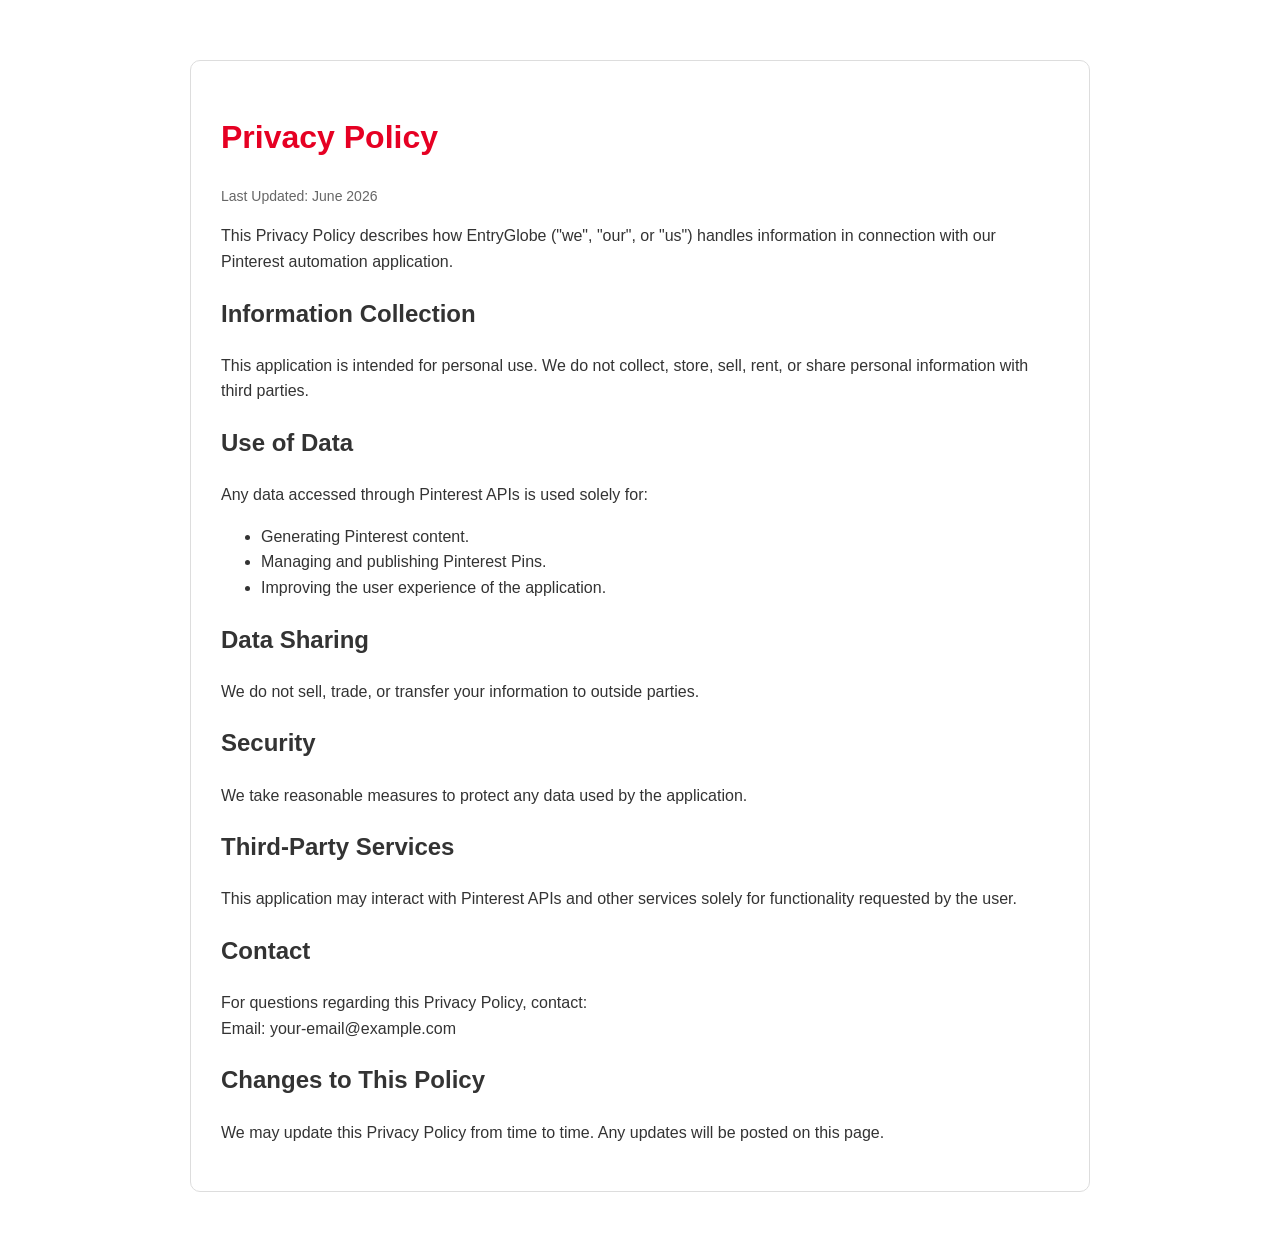
==== index.html @ 95ec82c1 "Create index.html" ====
<!DOCTYPE html>
<html lang="en">
<head>
    <meta charset="UTF-8">
    <meta name="viewport" content="width=device-width, initial-scale=1.0">
    <title>Privacy Policy - EntryGlobe</title>
    <style>
        body {
            font-family: Arial, sans-serif;
            max-width: 900px;
            margin: 40px auto;
            padding: 20px;
            line-height: 1.6;
            color: #333;
        }
        h1 {
            color: #e60023;
        }
        .container {
            border: 1px solid #ddd;
            padding: 30px;
            border-radius: 10px;
        }
        .date {
            color: #666;
            font-size: 14px;
        }
    </style>
</head>
<body>
    <div class="container">
        <h1>Privacy Policy</h1>
        <p class="date">Last Updated: June 2026</p>

        <p>
            This Privacy Policy describes how EntryGlobe ("we", "our", or "us")
            handles information in connection with our Pinterest automation application.
        </p>

        <h2>Information Collection</h2>
        <p>
            This application is intended for personal use. We do not collect,
            store, sell, rent, or share personal information with third parties.
        </p>

        <h2>Use of Data</h2>
        <p>
            Any data accessed through Pinterest APIs is used solely for:
        </p>
        <ul>
            <li>Generating Pinterest content.</li>
            <li>Managing and publishing Pinterest Pins.</li>
            <li>Improving the user experience of the application.</li>
        </ul>

        <h2>Data Sharing</h2>
        <p>
            We do not sell, trade, or transfer your information to outside parties.
        </p>

        <h2>Security</h2>
        <p>
            We take reasonable measures to protect any data used by the application.
        </p>

        <h2>Third-Party Services</h2>
        <p>
            This application may interact with Pinterest APIs and other services
            solely for functionality requested by the user.
        </p>

        <h2>Contact</h2>
        <p>
            For questions regarding this Privacy Policy, contact:
            <br>
            Email: your-email@example.com
        </p>

        <h2>Changes to This Policy</h2>
        <p>
            We may update this Privacy Policy from time to time. Any updates will
            be posted on this page.
        </p>
    </div>
</body>
</html>
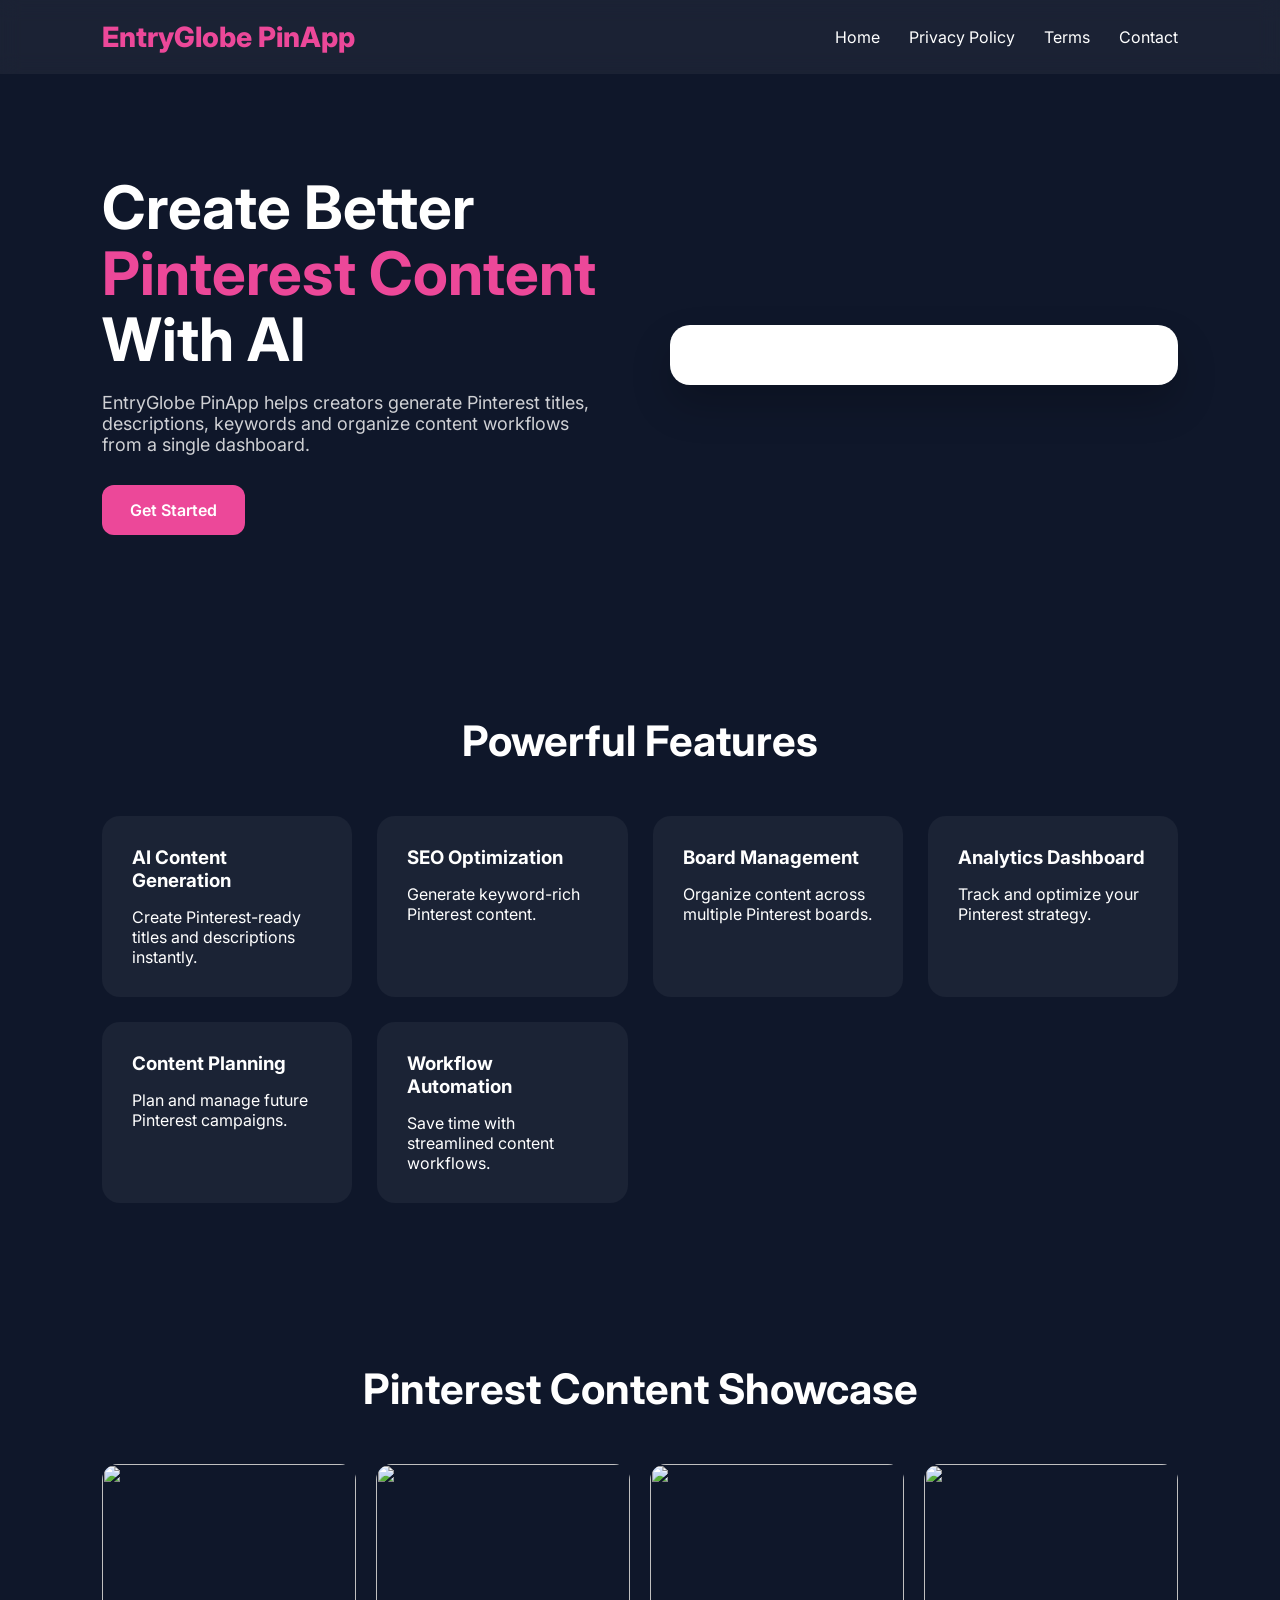
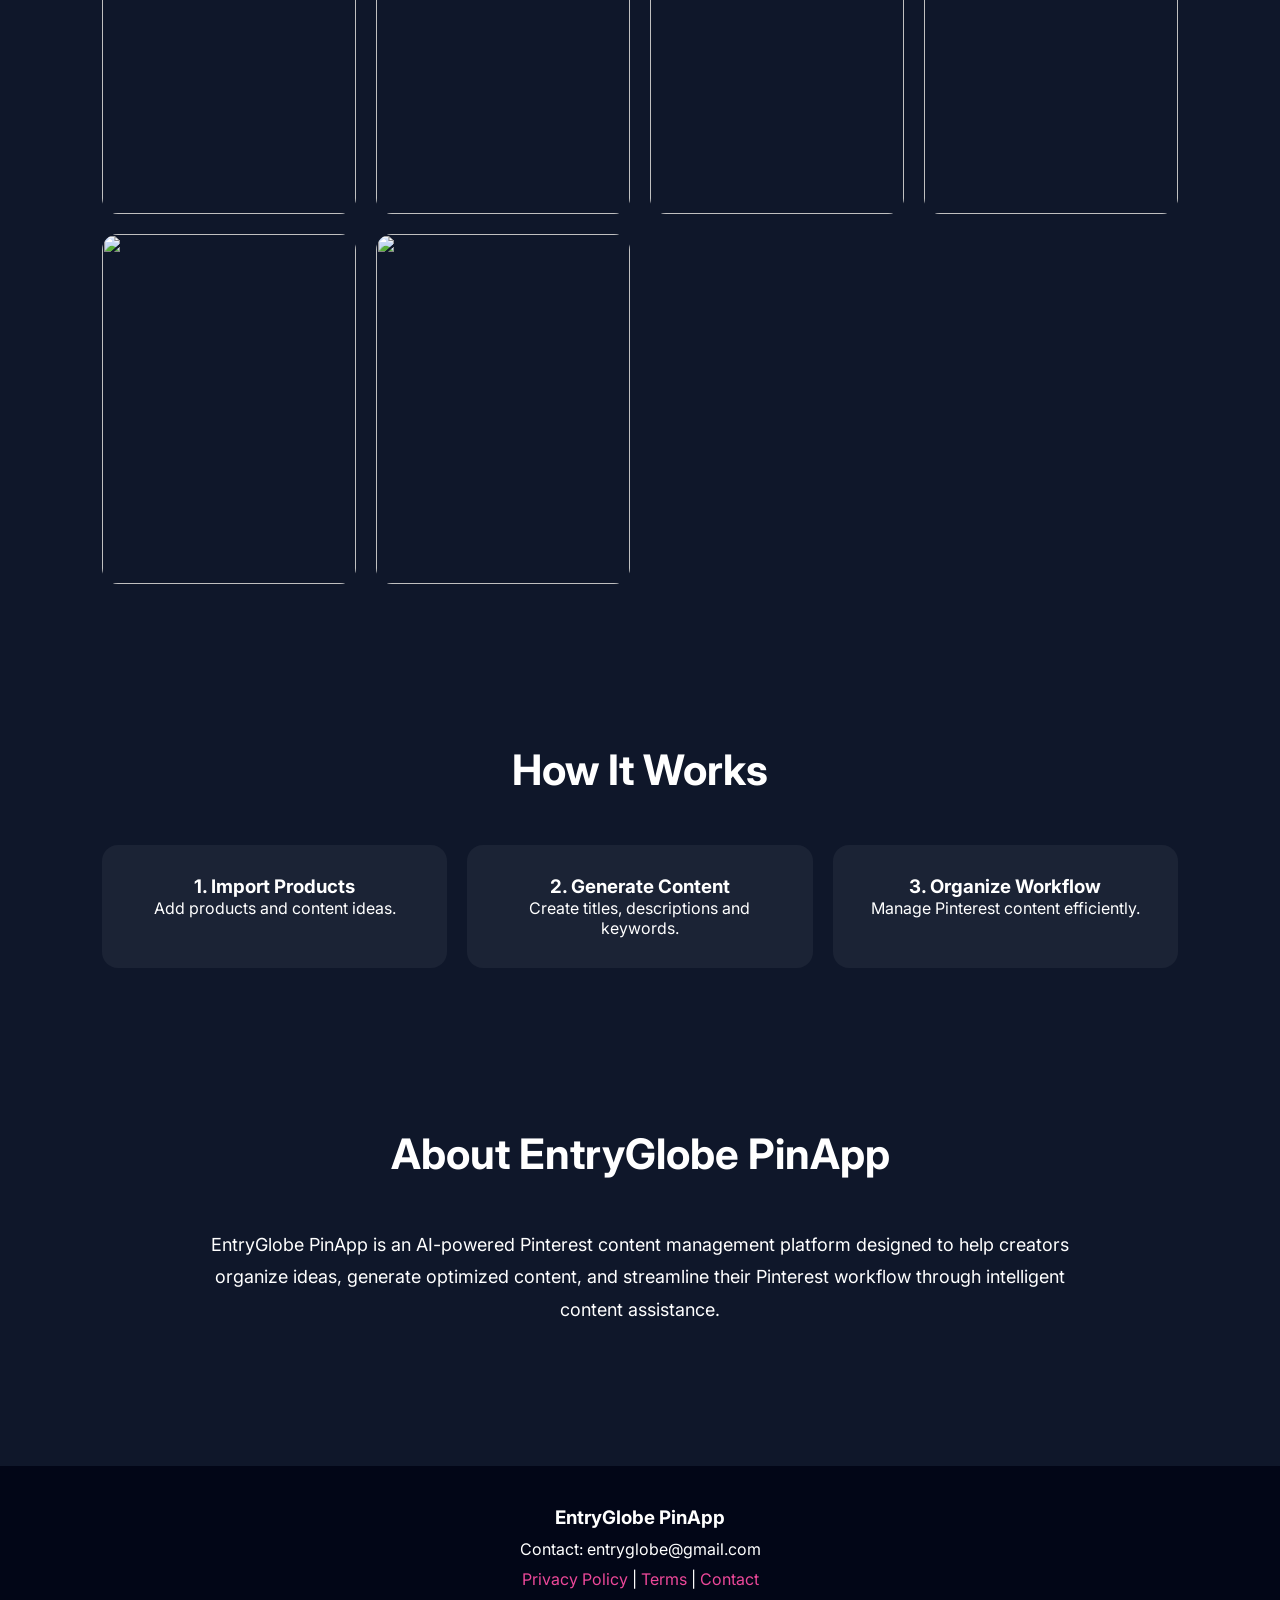
==== commit eb1f0e66: "Update index.html" ====
--- a/index.html
+++ b/index.html
@@ -1,86 +1,319 @@
 <!DOCTYPE html>
+
 <html lang="en">
 <head>
-    <meta charset="UTF-8">
-    <meta name="viewport" content="width=device-width, initial-scale=1.0">
-    <title>Privacy Policy - EntryGlobe</title>
-    <style>
-        body {
-            font-family: Arial, sans-serif;
-            max-width: 900px;
-            margin: 40px auto;
-            padding: 20px;
-            line-height: 1.6;
-            color: #333;
-        }
-        h1 {
-            color: #e60023;
-        }
-        .container {
-            border: 1px solid #ddd;
-            padding: 30px;
-            border-radius: 10px;
-        }
-        .date {
-            color: #666;
-            font-size: 14px;
-        }
-    </style>
+<meta charset="UTF-8">
+<meta name="viewport" content="width=device-width, initial-scale=1.0">
+<title>EntryGlobe PinApp - AI Pinterest Content Platform</title>
+
+<link href="https://fonts.googleapis.com/css2?family=Inter:wght@300;400;500;600;700;800&display=swap" rel="stylesheet">
+
+<style>
+*{
+margin:0;
+padding:0;
+box-sizing:border-box;
+font-family:'Inter',sans-serif;
+}
+
+body{
+background:#0f172a;
+color:white;
+overflow-x:hidden;
+}
+
+header{
+padding:20px 8%;
+display:flex;
+justify-content:space-between;
+align-items:center;
+background:rgba(255,255,255,.05);
+backdrop-filter:blur(10px);
+position:sticky;
+top:0;
+}
+
+.logo{
+font-size:28px;
+font-weight:800;
+color:#ec4899;
+}
+
+nav a{
+color:white;
+text-decoration:none;
+margin-left:25px;
+}
+
+.hero{
+padding:100px 8%;
+display:grid;
+grid-template-columns:1fr 1fr;
+gap:60px;
+align-items:center;
+}
+
+.hero h1{
+font-size:60px;
+line-height:1.1;
+margin-bottom:20px;
+}
+
+.hero span{
+color:#ec4899;
+}
+
+.hero p{
+font-size:18px;
+opacity:.8;
+margin-bottom:30px;
+}
+
+.btn{
+display:inline-block;
+padding:15px 28px;
+background:#ec4899;
+border-radius:12px;
+color:white;
+text-decoration:none;
+font-weight:600;
+}
+
+.dashboard{
+background:white;
+border-radius:20px;
+padding:20px;
+color:black;
+box-shadow:0 20px 40px rgba(0,0,0,.2);
+}
+
+.dashboard img{
+width:100%;
+border-radius:12px;
+}
+
+.section{
+padding:80px 8%;
+}
+
+.section-title{
+text-align:center;
+font-size:42px;
+margin-bottom:50px;
+}
+
+.features{
+display:grid;
+grid-template-columns:repeat(auto-fit,minmax(250px,1fr));
+gap:25px;
+}
+
+.card{
+background:rgba(255,255,255,.05);
+padding:30px;
+border-radius:18px;
+}
+
+.card h3{
+margin-bottom:15px;
+}
+
+.gallery{
+display:grid;
+grid-template-columns:repeat(auto-fit,minmax(250px,1fr));
+gap:20px;
+}
+
+.gallery img{
+width:100%;
+height:350px;
+object-fit:cover;
+border-radius:16px;
+}
+
+.steps{
+display:grid;
+grid-template-columns:repeat(3,1fr);
+gap:20px;
+}
+
+.step{
+background:rgba(255,255,255,.05);
+padding:30px;
+border-radius:16px;
+text-align:center;
+}
+
+footer{
+padding:40px;
+text-align:center;
+background:#020617;
+margin-top:60px;
+}
+
+footer a{
+color:#ec4899;
+text-decoration:none;
+}
+
+@media(max-width:900px){
+.hero{
+grid-template-columns:1fr;
+}
+.steps{
+grid-template-columns:1fr;
+}
+.hero h1{
+font-size:42px;
+}
+}
+</style>
+
 </head>
+
 <body>
-    <div class="container">
-        <h1>Privacy Policy</h1>
-        <p class="date">Last Updated: June 2026</p>
-
-        <p>
-            This Privacy Policy describes how EntryGlobe ("we", "our", or "us")
-            handles information in connection with our Pinterest automation application.
-        </p>
-
-        <h2>Information Collection</h2>
-        <p>
-            This application is intended for personal use. We do not collect,
-            store, sell, rent, or share personal information with third parties.
-        </p>
-
-        <h2>Use of Data</h2>
-        <p>
-            Any data accessed through Pinterest APIs is used solely for:
-        </p>
-        <ul>
-            <li>Generating Pinterest content.</li>
-            <li>Managing and publishing Pinterest Pins.</li>
-            <li>Improving the user experience of the application.</li>
-        </ul>
-
-        <h2>Data Sharing</h2>
-        <p>
-            We do not sell, trade, or transfer your information to outside parties.
-        </p>
-
-        <h2>Security</h2>
-        <p>
-            We take reasonable measures to protect any data used by the application.
-        </p>
-
-        <h2>Third-Party Services</h2>
-        <p>
-            This application may interact with Pinterest APIs and other services
-            solely for functionality requested by the user.
-        </p>
-
-        <h2>Contact</h2>
-        <p>
-            For questions regarding this Privacy Policy, contact:
-            <br>
-            Email: your-email@example.com
-        </p>
-
-        <h2>Changes to This Policy</h2>
-        <p>
-            We may update this Privacy Policy from time to time. Any updates will
-            be posted on this page.
-        </p>
-    </div>
+
+<header>
+<div class="logo">EntryGlobe PinApp</div>
+
+<nav>
+<a href="#">Home</a>
+<a href="privacy-policy.html">Privacy Policy</a>
+<a href="terms.html">Terms</a>
+<a href="contact.html">Contact</a>
+</nav>
+</header>
+
+<section class="hero">
+
+<div>
+<h1>Create Better <span>Pinterest Content</span> With AI</h1>
+
+<p>
+EntryGlobe PinApp helps creators generate Pinterest titles,
+descriptions, keywords and organize content workflows from a
+single dashboard.
+</p>
+
+<a href="#" class="btn">Get Started</a>
+
+</div>
+
+<div class="dashboard">
+<img src="https://images.unsplash.com/photo-1516321318423-f06f85e504b3?w=1200" alt="">
+</div>
+
+</section>
+
+<section class="section">
+
+<h2 class="section-title">Powerful Features</h2>
+
+<div class="features">
+
+<div class="card">
+<h3>AI Content Generation</h3>
+<p>Create Pinterest-ready titles and descriptions instantly.</p>
+</div>
+
+<div class="card">
+<h3>SEO Optimization</h3>
+<p>Generate keyword-rich Pinterest content.</p>
+</div>
+
+<div class="card">
+<h3>Board Management</h3>
+<p>Organize content across multiple Pinterest boards.</p>
+</div>
+
+<div class="card">
+<h3>Analytics Dashboard</h3>
+<p>Track and optimize your Pinterest strategy.</p>
+</div>
+
+<div class="card">
+<h3>Content Planning</h3>
+<p>Plan and manage future Pinterest campaigns.</p>
+</div>
+
+<div class="card">
+<h3>Workflow Automation</h3>
+<p>Save time with streamlined content workflows.</p>
+</div>
+
+</div>
+
+</section>
+
+<section class="section">
+
+<h2 class="section-title">Pinterest Content Showcase</h2>
+
+<div class="gallery">
+
+<img src="https://images.unsplash.com/photo-1505693416388-ac5ce068fe85?w=1200">
+<img src="https://images.unsplash.com/photo-1484154218962-a197022b5858?w=1200">
+<img src="https://images.unsplash.com/photo-1493663284031-b7e3aefcae8e?w=1200">
+<img src="https://images.unsplash.com/photo-1523381210434-271e8be1f52b?w=1200">
+<img src="https://images.unsplash.com/photo-1441986300917-64674bd600d8?w=1200">
+<img src="https://images.unsplash.com/photo-1524504388940-b1c1722653e1?w=1200">
+
+</div>
+
+</section>
+
+<section class="section">
+
+<h2 class="section-title">How It Works</h2>
+
+<div class="steps">
+
+<div class="step">
+<h3>1. Import Products</h3>
+<p>Add products and content ideas.</p>
+</div>
+
+<div class="step">
+<h3>2. Generate Content</h3>
+<p>Create titles, descriptions and keywords.</p>
+</div>
+
+<div class="step">
+<h3>3. Organize Workflow</h3>
+<p>Manage Pinterest content efficiently.</p>
+</div>
+
+</div>
+
+</section>
+
+<section class="section">
+
+<h2 class="section-title">About EntryGlobe PinApp</h2>
+
+<p style="max-width:900px;margin:auto;text-align:center;font-size:18px;line-height:1.8;">
+EntryGlobe PinApp is an AI-powered Pinterest content management platform designed
+to help creators organize ideas, generate optimized content, and streamline
+their Pinterest workflow through intelligent content assistance.
+</p>
+
+</section>
+
+<footer>
+
+<h3>EntryGlobe PinApp</h3>
+
+<p style="margin-top:10px;">
+Contact: entryglobe@gmail.com
+</p>
+
+<p style="margin-top:10px;">
+<a href="privacy-policy.html">Privacy Policy</a> |
+<a href="terms.html">Terms</a> |
+<a href="contact.html">Contact</a>
+</p>
+
+</footer>
+
 </body>
 </html>
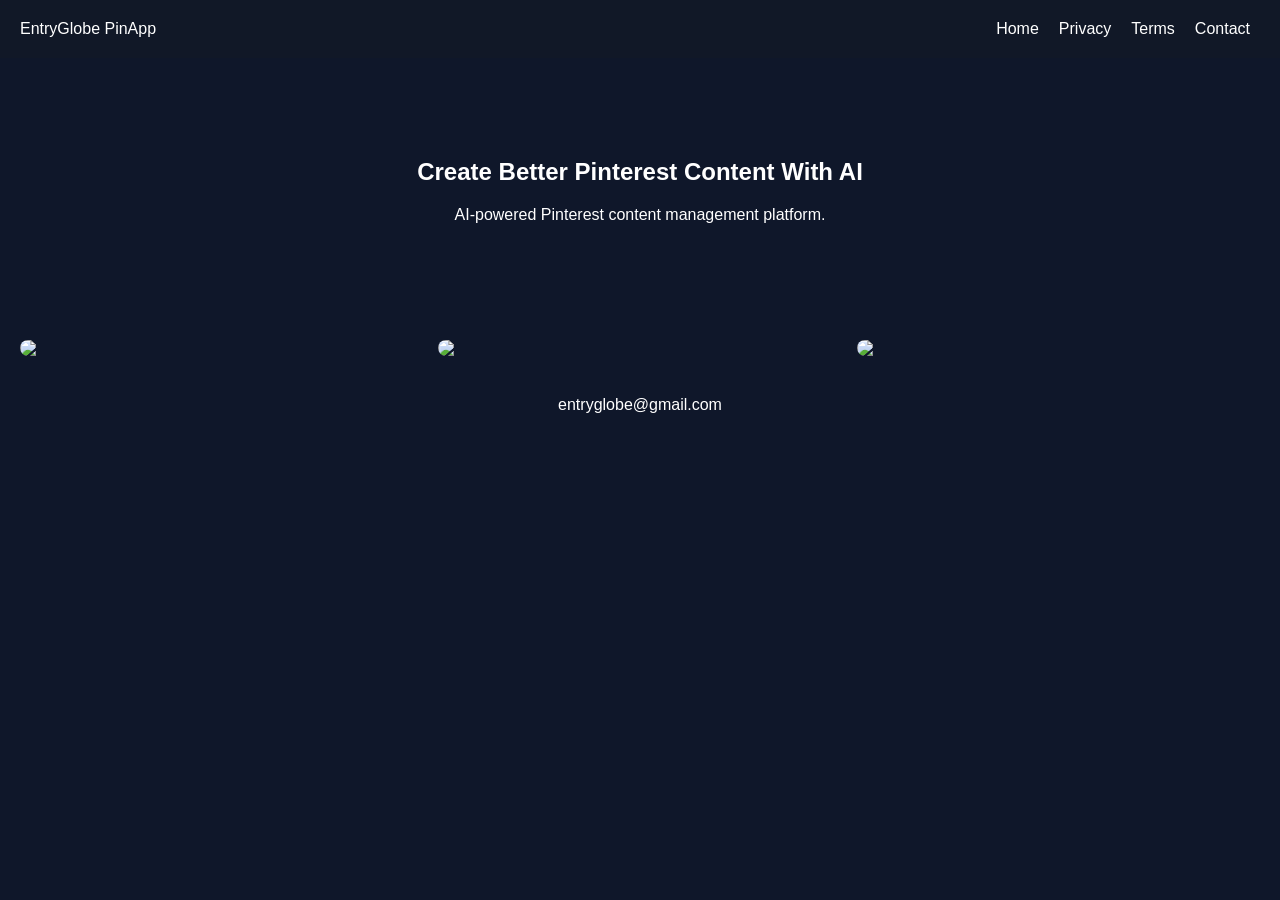
==== commit 9e4ac32c: "Add files via upload" ====
--- a/index.html
+++ b/index.html
@@ -1,319 +1,16 @@
 <!DOCTYPE html>
-
-<html lang="en">
-<head>
-<meta charset="UTF-8">
-<meta name="viewport" content="width=device-width, initial-scale=1.0">
-<title>EntryGlobe PinApp - AI Pinterest Content Platform</title>
-
-<link href="https://fonts.googleapis.com/css2?family=Inter:wght@300;400;500;600;700;800&display=swap" rel="stylesheet">
-
-<style>
-*{
-margin:0;
-padding:0;
-box-sizing:border-box;
-font-family:'Inter',sans-serif;
-}
-
-body{
-background:#0f172a;
-color:white;
-overflow-x:hidden;
-}
-
-header{
-padding:20px 8%;
-display:flex;
-justify-content:space-between;
-align-items:center;
-background:rgba(255,255,255,.05);
-backdrop-filter:blur(10px);
-position:sticky;
-top:0;
-}
-
-.logo{
-font-size:28px;
-font-weight:800;
-color:#ec4899;
-}
-
-nav a{
-color:white;
-text-decoration:none;
-margin-left:25px;
-}
-
-.hero{
-padding:100px 8%;
-display:grid;
-grid-template-columns:1fr 1fr;
-gap:60px;
-align-items:center;
-}
-
-.hero h1{
-font-size:60px;
-line-height:1.1;
-margin-bottom:20px;
-}
-
-.hero span{
-color:#ec4899;
-}
-
-.hero p{
-font-size:18px;
-opacity:.8;
-margin-bottom:30px;
-}
-
-.btn{
-display:inline-block;
-padding:15px 28px;
-background:#ec4899;
-border-radius:12px;
-color:white;
-text-decoration:none;
-font-weight:600;
-}
-
-.dashboard{
-background:white;
-border-radius:20px;
-padding:20px;
-color:black;
-box-shadow:0 20px 40px rgba(0,0,0,.2);
-}
-
-.dashboard img{
-width:100%;
-border-radius:12px;
-}
-
-.section{
-padding:80px 8%;
-}
-
-.section-title{
-text-align:center;
-font-size:42px;
-margin-bottom:50px;
-}
-
-.features{
-display:grid;
-grid-template-columns:repeat(auto-fit,minmax(250px,1fr));
-gap:25px;
-}
-
-.card{
-background:rgba(255,255,255,.05);
-padding:30px;
-border-radius:18px;
-}
-
-.card h3{
-margin-bottom:15px;
-}
-
-.gallery{
-display:grid;
-grid-template-columns:repeat(auto-fit,minmax(250px,1fr));
-gap:20px;
-}
-
-.gallery img{
-width:100%;
-height:350px;
-object-fit:cover;
-border-radius:16px;
-}
-
-.steps{
-display:grid;
-grid-template-columns:repeat(3,1fr);
-gap:20px;
-}
-
-.step{
-background:rgba(255,255,255,.05);
-padding:30px;
-border-radius:16px;
-text-align:center;
-}
-
-footer{
-padding:40px;
-text-align:center;
-background:#020617;
-margin-top:60px;
-}
-
-footer a{
-color:#ec4899;
-text-decoration:none;
-}
-
-@media(max-width:900px){
-.hero{
-grid-template-columns:1fr;
-}
-.steps{
-grid-template-columns:1fr;
-}
-.hero h1{
-font-size:42px;
-}
-}
-</style>
-
-</head>
-
+<html lang="en"><head><meta charset="UTF-8"><meta name="viewport" content="width=device-width, initial-scale=1.0">
+<title>EntryGlobe PinApp</title>
+<link rel="stylesheet" href="style.css"></head>
 <body>
-
-<header>
-<div class="logo">EntryGlobe PinApp</div>
-
-<nav>
-<a href="#">Home</a>
-<a href="privacy-policy.html">Privacy Policy</a>
-<a href="terms.html">Terms</a>
-<a href="contact.html">Contact</a>
-</nav>
-</header>
-
-<section class="hero">
-
-<div>
-<h1>Create Better <span>Pinterest Content</span> With AI</h1>
-
-<p>
-EntryGlobe PinApp helps creators generate Pinterest titles,
-descriptions, keywords and organize content workflows from a
-single dashboard.
-</p>
-
-<a href="#" class="btn">Get Started</a>
-
-</div>
-
-<div class="dashboard">
-<img src="https://images.unsplash.com/photo-1516321318423-f06f85e504b3?w=1200" alt="">
-</div>
-
-</section>
-
-<section class="section">
-
-<h2 class="section-title">Powerful Features</h2>
-
-<div class="features">
-
-<div class="card">
-<h3>AI Content Generation</h3>
-<p>Create Pinterest-ready titles and descriptions instantly.</p>
-</div>
-
-<div class="card">
-<h3>SEO Optimization</h3>
-<p>Generate keyword-rich Pinterest content.</p>
-</div>
-
-<div class="card">
-<h3>Board Management</h3>
-<p>Organize content across multiple Pinterest boards.</p>
-</div>
-
-<div class="card">
-<h3>Analytics Dashboard</h3>
-<p>Track and optimize your Pinterest strategy.</p>
-</div>
-
-<div class="card">
-<h3>Content Planning</h3>
-<p>Plan and manage future Pinterest campaigns.</p>
-</div>
-
-<div class="card">
-<h3>Workflow Automation</h3>
-<p>Save time with streamlined content workflows.</p>
-</div>
-
-</div>
-
-</section>
-
-<section class="section">
-
-<h2 class="section-title">Pinterest Content Showcase</h2>
-
-<div class="gallery">
-
+<header><div class="logo">EntryGlobe PinApp</div>
+<nav><a href="index.html">Home</a><a href="privacy-policy.html">Privacy</a><a href="terms.html">Terms</a><a href="contact.html">Contact</a></nav></header>
+<section class="hero"><h1>Create Better Pinterest Content With AI</h1>
+<p>AI-powered Pinterest content management platform.</p></section>
+<section class="gallery">
 <img src="https://images.unsplash.com/photo-1505693416388-ac5ce068fe85?w=1200">
 <img src="https://images.unsplash.com/photo-1484154218962-a197022b5858?w=1200">
-<img src="https://images.unsplash.com/photo-1493663284031-b7e3aefcae8e?w=1200">
 <img src="https://images.unsplash.com/photo-1523381210434-271e8be1f52b?w=1200">
-<img src="https://images.unsplash.com/photo-1441986300917-64674bd600d8?w=1200">
-<img src="https://images.unsplash.com/photo-1524504388940-b1c1722653e1?w=1200">
-
-</div>
-
 </section>
-
-<section class="section">
-
-<h2 class="section-title">How It Works</h2>
-
-<div class="steps">
-
-<div class="step">
-<h3>1. Import Products</h3>
-<p>Add products and content ideas.</p>
-</div>
-
-<div class="step">
-<h3>2. Generate Content</h3>
-<p>Create titles, descriptions and keywords.</p>
-</div>
-
-<div class="step">
-<h3>3. Organize Workflow</h3>
-<p>Manage Pinterest content efficiently.</p>
-</div>
-
-</div>
-
-</section>
-
-<section class="section">
-
-<h2 class="section-title">About EntryGlobe PinApp</h2>
-
-<p style="max-width:900px;margin:auto;text-align:center;font-size:18px;line-height:1.8;">
-EntryGlobe PinApp is an AI-powered Pinterest content management platform designed
-to help creators organize ideas, generate optimized content, and streamline
-their Pinterest workflow through intelligent content assistance.
-</p>
-
-</section>
-
-<footer>
-
-<h3>EntryGlobe PinApp</h3>
-
-<p style="margin-top:10px;">
-Contact: entryglobe@gmail.com
-</p>
-
-<p style="margin-top:10px;">
-<a href="privacy-policy.html">Privacy Policy</a> |
-<a href="terms.html">Terms</a> |
-<a href="contact.html">Contact</a>
-</p>
-
-</footer>
-
-</body>
-</html>
+<footer>entryglobe@gmail.com</footer>
+</body></html>
--- a/style.css
+++ b/style.css
@@ -0,0 +1,7 @@
+body{font-family:Arial,sans-serif;background:#0f172a;color:#fff;margin:0}
+header{display:flex;justify-content:space-between;padding:20px;background:#111827}
+nav a{color:#fff;margin:0 10px;text-decoration:none}
+.hero{padding:80px 20px;text-align:center}
+.gallery{display:grid;grid-template-columns:repeat(auto-fit,minmax(250px,1fr));gap:15px;padding:20px}
+.gallery img{width:100%;border-radius:12px}
+footer{text-align:center;padding:20px}
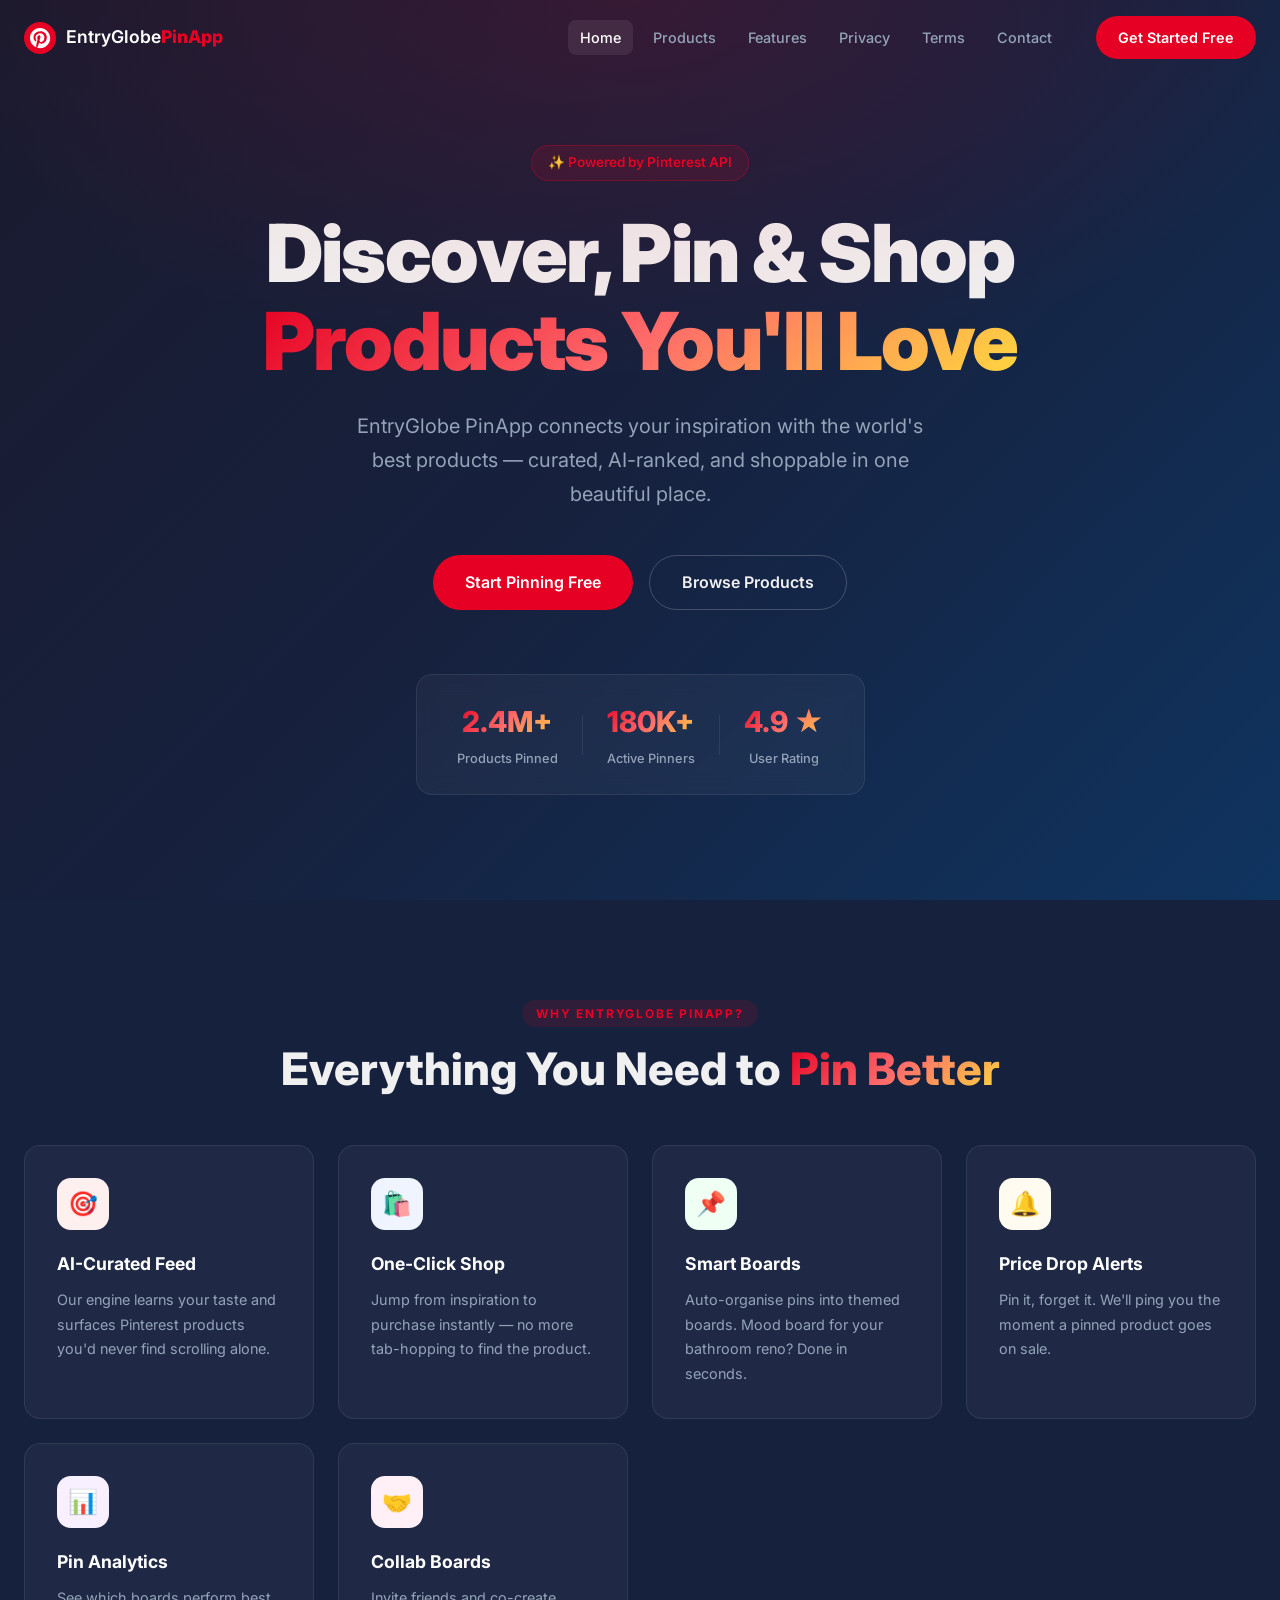
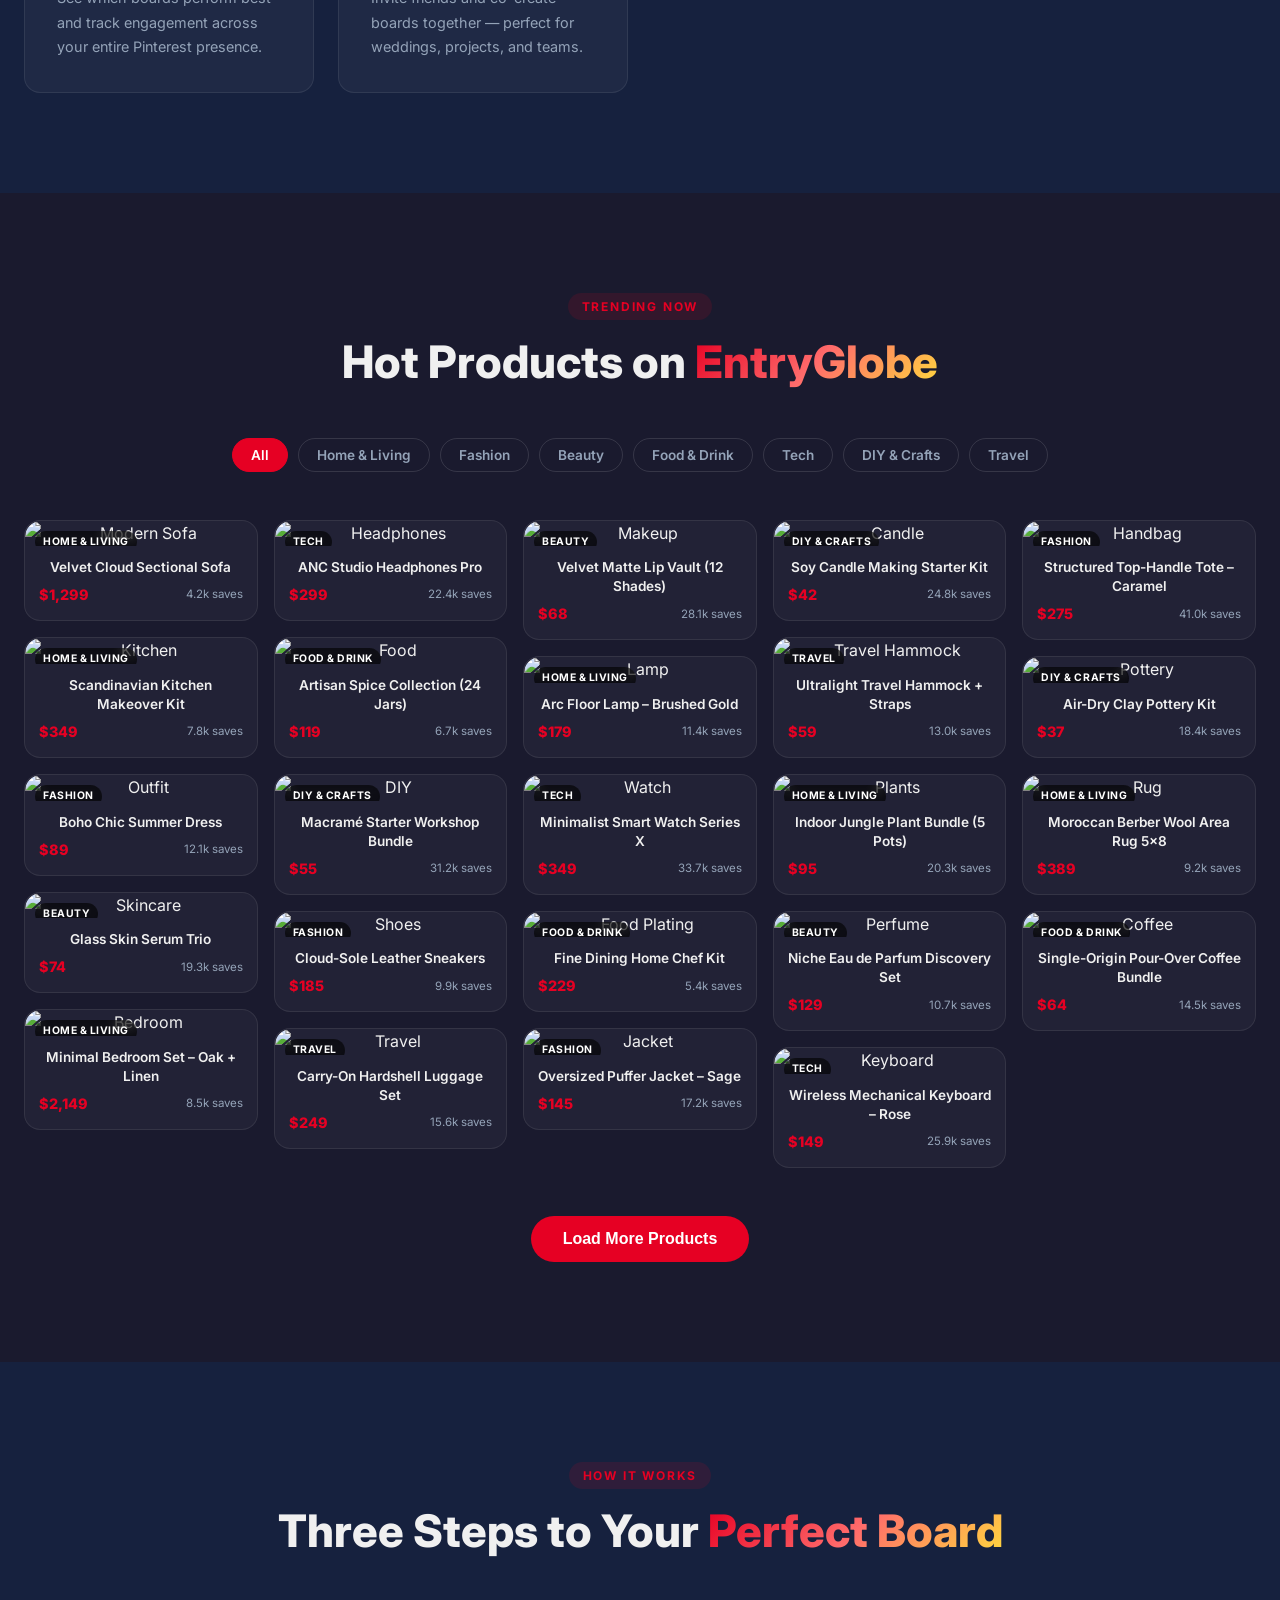
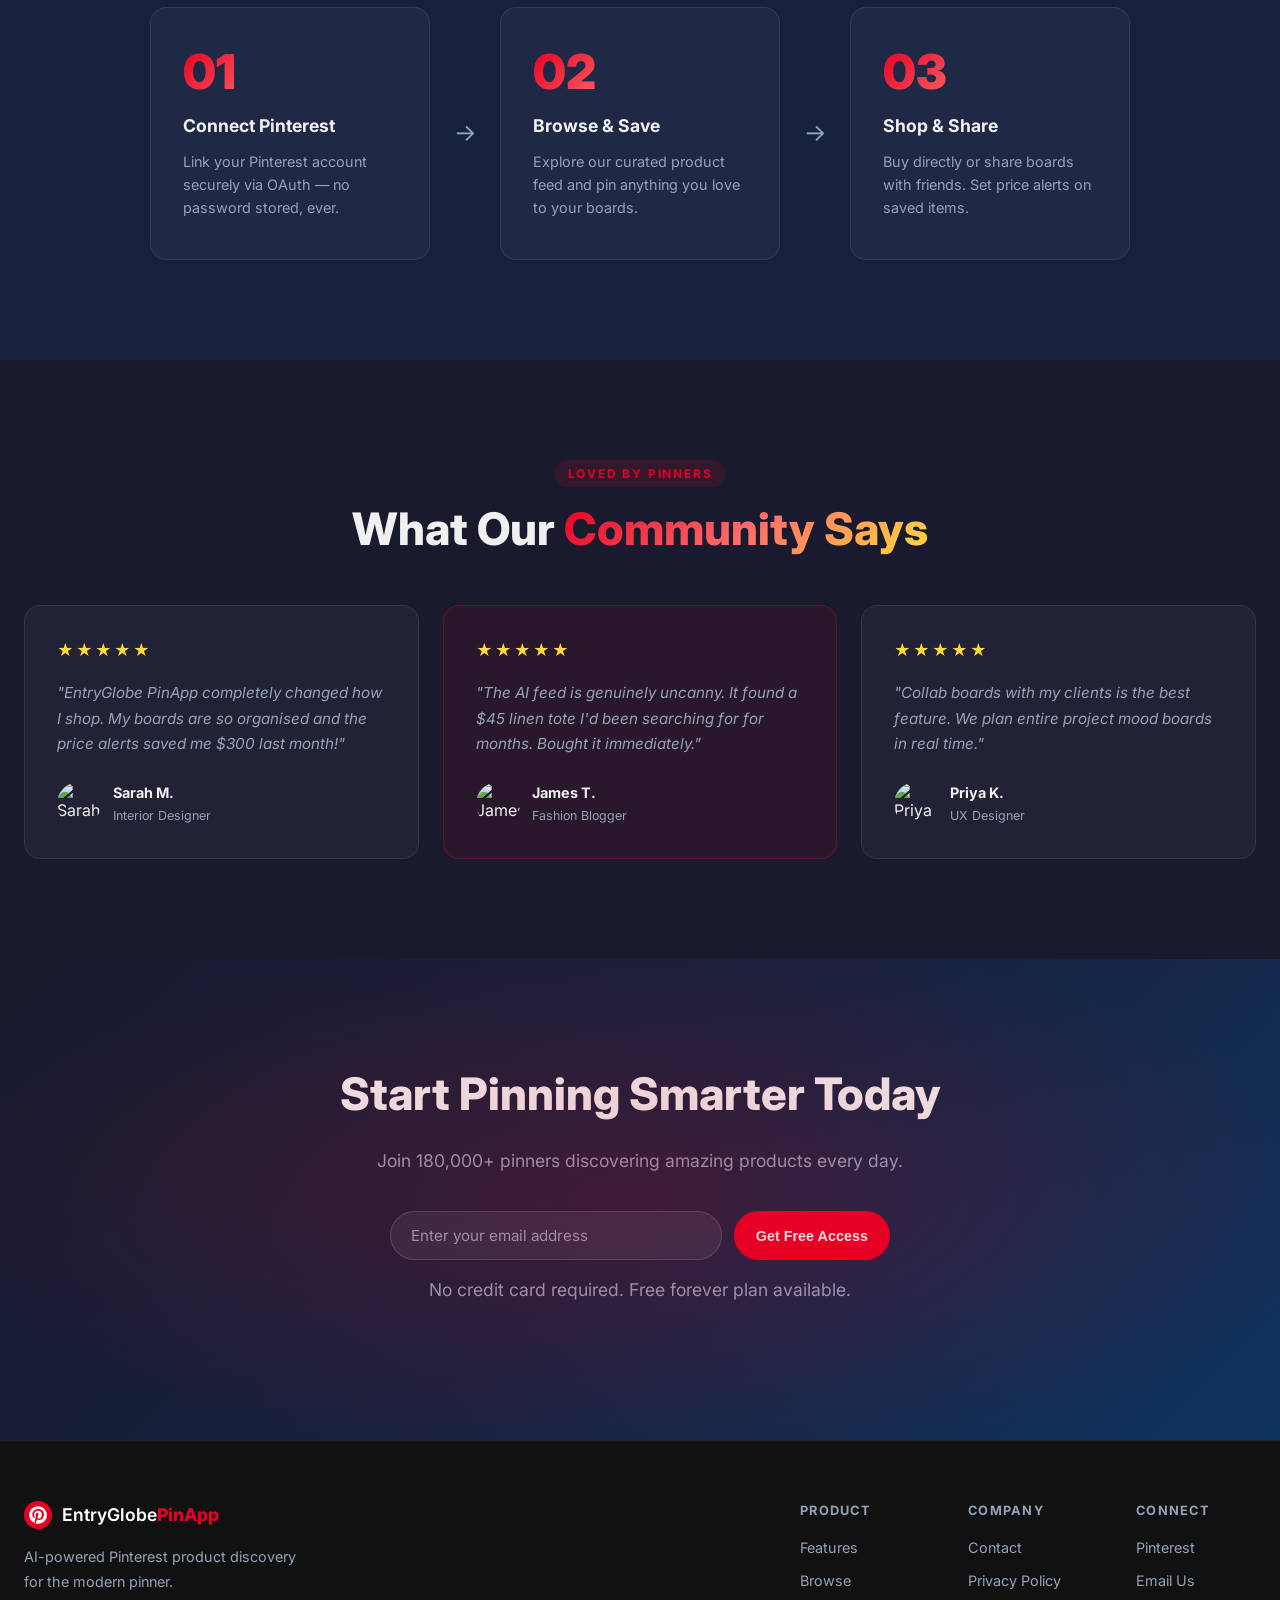
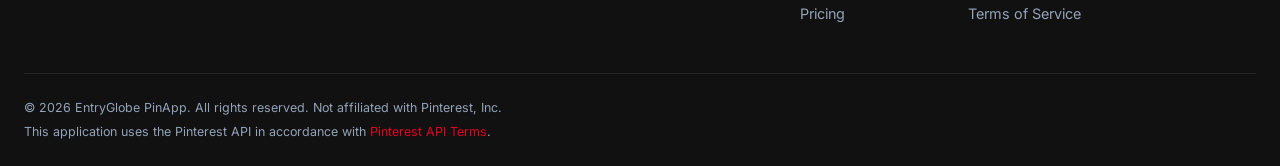
==== commit a61827ec: "Rebuild site with full-featured Pinterest API developer-ready design - index.html: hero with stats, " ====
--- a/index.html
+++ b/index.html
@@ -1,16 +1,585 @@
 <!DOCTYPE html>
-<html lang="en"><head><meta charset="UTF-8"><meta name="viewport" content="width=device-width, initial-scale=1.0">
-<title>EntryGlobe PinApp</title>
-<link rel="stylesheet" href="style.css"></head>
+<html lang="en">
+<head>
+  <meta charset="UTF-8" />
+  <meta name="viewport" content="width=device-width, initial-scale=1.0" />
+  <title>EntryGlobe PinApp – Discover. Pin. Shop.</title>
+  <meta name="description" content="EntryGlobe PinApp is an AI-powered Pinterest content and product discovery platform. Browse curated collections, save ideas, and shop the looks you love." />
+  <link rel="stylesheet" href="style.css" />
+  <link rel="preconnect" href="https://fonts.googleapis.com" />
+  <link href="https://fonts.googleapis.com/css2?family=Inter:wght@300;400;500;600;700;800&display=swap" rel="stylesheet" />
+</head>
 <body>
-<header><div class="logo">EntryGlobe PinApp</div>
-<nav><a href="index.html">Home</a><a href="privacy-policy.html">Privacy</a><a href="terms.html">Terms</a><a href="contact.html">Contact</a></nav></header>
-<section class="hero"><h1>Create Better Pinterest Content With AI</h1>
-<p>AI-powered Pinterest content management platform.</p></section>
-<section class="gallery">
-<img src="https://images.unsplash.com/photo-1505693416388-ac5ce068fe85?w=1200">
-<img src="https://images.unsplash.com/photo-1484154218962-a197022b5858?w=1200">
-<img src="https://images.unsplash.com/photo-1523381210434-271e8be1f52b?w=1200">
+
+<!-- ── NAVBAR ── -->
+<header class="navbar" id="navbar">
+  <div class="nav-inner">
+    <a href="index.html" class="brand">
+      <svg width="32" height="32" viewBox="0 0 32 32" fill="none"><circle cx="16" cy="16" r="16" fill="#E60023"/><path d="M16 6C10.477 6 6 10.477 6 16c0 4.236 2.636 7.855 6.356 9.312-.088-.791-.167-2.005.035-2.868.181-.78 1.207-5.115 1.207-5.115s-.308-.617-.308-1.53c0-1.434.832-2.507 1.866-2.507.88 0 1.306.66 1.306 1.452 0 .885-.564 2.209-.855 3.437-.243 1.028.515 1.863 1.527 1.863 1.832 0 3.244-1.931 3.244-4.716 0-2.466-1.771-4.19-4.3-4.19-2.927 0-4.645 2.195-4.645 4.465 0 .884.34 1.83.765 2.348a.307.307 0 0 1 .071.294c-.078.323-.252 1.027-.286 1.172-.046.19-.152.23-.35.138-1.3-.605-2.112-2.508-2.112-4.038 0-3.286 2.387-6.307 6.883-6.307 3.614 0 6.424 2.576 6.424 6.017 0 3.59-2.263 6.479-5.404 6.479-1.056 0-2.049-.549-2.39-1.197l-.65 2.425c-.235.904-.87 2.037-1.295 2.727.976.302 2.01.466 3.08.466 5.523 0 10-4.477 10-10S21.523 6 16 6z" fill="white"/></svg>
+      <span>EntryGlobe<strong>PinApp</strong></span>
+    </a>
+    <nav class="nav-links">
+      <a href="index.html" class="active">Home</a>
+      <a href="#products">Products</a>
+      <a href="#features">Features</a>
+      <a href="privacy-policy.html">Privacy</a>
+      <a href="terms.html">Terms</a>
+      <a href="contact.html">Contact</a>
+    </nav>
+    <a href="#get-started" class="btn-primary">Get Started Free</a>
+    <button class="hamburger" id="hamburger" aria-label="Menu">&#9776;</button>
+  </div>
+  <div class="mobile-menu" id="mobileMenu">
+    <a href="index.html">Home</a>
+    <a href="#products">Products</a>
+    <a href="#features">Features</a>
+    <a href="privacy-policy.html">Privacy</a>
+    <a href="terms.html">Terms</a>
+    <a href="contact.html">Contact</a>
+  </div>
+</header>
+
+<!-- ── HERO ── -->
+<section class="hero">
+  <div class="hero-badge">✨ Powered by Pinterest API</div>
+  <h1>Discover, Pin &amp; Shop<br /><span class="gradient-text">Products You'll Love</span></h1>
+  <p class="hero-sub">EntryGlobe PinApp connects your inspiration with the world's best products — curated, AI-ranked, and shoppable in one beautiful place.</p>
+  <div class="hero-cta">
+    <a href="#get-started" class="btn-primary btn-lg" id="get-started">Start Pinning Free</a>
+    <a href="#products" class="btn-ghost btn-lg">Browse Products</a>
+  </div>
+  <div class="hero-stats">
+    <div class="stat"><strong>2.4M+</strong><span>Products Pinned</span></div>
+    <div class="stat-divider"></div>
+    <div class="stat"><strong>180K+</strong><span>Active Pinners</span></div>
+    <div class="stat-divider"></div>
+    <div class="stat"><strong>4.9 ★</strong><span>User Rating</span></div>
+  </div>
 </section>
-<footer>entryglobe@gmail.com</footer>
-</body></html>+
+<!-- ── FEATURES ── -->
+<section class="features-strip" id="features">
+  <div class="container">
+    <div class="section-label">Why EntryGlobe PinApp?</div>
+    <h2 class="section-title">Everything You Need to <span class="gradient-text">Pin Better</span></h2>
+    <div class="features-grid">
+      <div class="feature-card">
+        <div class="feature-icon" style="background:#fff0f0;">🎯</div>
+        <h3>AI-Curated Feed</h3>
+        <p>Our engine learns your taste and surfaces Pinterest products you'd never find scrolling alone.</p>
+      </div>
+      <div class="feature-card">
+        <div class="feature-icon" style="background:#f0f4ff;">🛍️</div>
+        <h3>One-Click Shop</h3>
+        <p>Jump from inspiration to purchase instantly — no more tab-hopping to find the product.</p>
+      </div>
+      <div class="feature-card">
+        <div class="feature-icon" style="background:#f0fff4;">📌</div>
+        <h3>Smart Boards</h3>
+        <p>Auto-organise pins into themed boards. Mood board for your bathroom reno? Done in seconds.</p>
+      </div>
+      <div class="feature-card">
+        <div class="feature-icon" style="background:#fffbf0;">🔔</div>
+        <h3>Price Drop Alerts</h3>
+        <p>Pin it, forget it. We'll ping you the moment a pinned product goes on sale.</p>
+      </div>
+      <div class="feature-card">
+        <div class="feature-icon" style="background:#f9f0ff;">📊</div>
+        <h3>Pin Analytics</h3>
+        <p>See which boards perform best and track engagement across your entire Pinterest presence.</p>
+      </div>
+      <div class="feature-card">
+        <div class="feature-icon" style="background:#fff0f8;">🤝</div>
+        <h3>Collab Boards</h3>
+        <p>Invite friends and co-create boards together — perfect for weddings, projects, and teams.</p>
+      </div>
+    </div>
+  </div>
+</section>
+
+<!-- ── PRODUCTS GRID ── -->
+<section class="products-section" id="products">
+  <div class="container">
+    <div class="section-label">Trending Now</div>
+    <h2 class="section-title">Hot Products on <span class="gradient-text">EntryGlobe</span></h2>
+    <div class="filter-bar">
+      <button class="filter-btn active" data-cat="all">All</button>
+      <button class="filter-btn" data-cat="home">Home &amp; Living</button>
+      <button class="filter-btn" data-cat="fashion">Fashion</button>
+      <button class="filter-btn" data-cat="beauty">Beauty</button>
+      <button class="filter-btn" data-cat="food">Food &amp; Drink</button>
+      <button class="filter-btn" data-cat="tech">Tech</button>
+      <button class="filter-btn" data-cat="diy">DIY &amp; Crafts</button>
+      <button class="filter-btn" data-cat="travel">Travel</button>
+    </div>
+    <div class="masonry-grid" id="productGrid">
+
+      <!-- HOME & LIVING -->
+      <div class="pin-card" data-cat="home">
+        <div class="pin-img-wrap">
+          <img src="https://images.unsplash.com/photo-1555041469-a586c61ea9bc?w=500&q=80" alt="Modern Sofa" loading="lazy" />
+          <div class="pin-overlay"><button class="save-btn">📌 Save</button></div>
+          <span class="pin-badge">Home & Living</span>
+        </div>
+        <div class="pin-info">
+          <p class="pin-title">Velvet Cloud Sectional Sofa</p>
+          <div class="pin-meta"><span class="pin-price">$1,299</span><span class="pin-saves">4.2k saves</span></div>
+        </div>
+      </div>
+
+      <div class="pin-card tall" data-cat="home">
+        <div class="pin-img-wrap">
+          <img src="https://images.unsplash.com/photo-1484154218962-a197022b5858?w=500&q=80" alt="Kitchen" loading="lazy" />
+          <div class="pin-overlay"><button class="save-btn">📌 Save</button></div>
+          <span class="pin-badge">Home & Living</span>
+        </div>
+        <div class="pin-info">
+          <p class="pin-title">Scandinavian Kitchen Makeover Kit</p>
+          <div class="pin-meta"><span class="pin-price">$349</span><span class="pin-saves">7.8k saves</span></div>
+        </div>
+      </div>
+
+      <!-- FASHION -->
+      <div class="pin-card" data-cat="fashion">
+        <div class="pin-img-wrap">
+          <img src="https://images.unsplash.com/photo-1523381210434-271e8be1f52b?w=500&q=80" alt="Outfit" loading="lazy" />
+          <div class="pin-overlay"><button class="save-btn">📌 Save</button></div>
+          <span class="pin-badge">Fashion</span>
+        </div>
+        <div class="pin-info">
+          <p class="pin-title">Boho Chic Summer Dress</p>
+          <div class="pin-meta"><span class="pin-price">$89</span><span class="pin-saves">12.1k saves</span></div>
+        </div>
+      </div>
+
+      <!-- BEAUTY -->
+      <div class="pin-card" data-cat="beauty">
+        <div class="pin-img-wrap">
+          <img src="https://images.unsplash.com/photo-1512207736890-6ffed8a84e8d?w=500&q=80" alt="Skincare" loading="lazy" />
+          <div class="pin-overlay"><button class="save-btn">📌 Save</button></div>
+          <span class="pin-badge">Beauty</span>
+        </div>
+        <div class="pin-info">
+          <p class="pin-title">Glass Skin Serum Trio</p>
+          <div class="pin-meta"><span class="pin-price">$74</span><span class="pin-saves">19.3k saves</span></div>
+        </div>
+      </div>
+
+      <!-- HOME -->
+      <div class="pin-card tall" data-cat="home">
+        <div class="pin-img-wrap">
+          <img src="https://images.unsplash.com/photo-1493421419110-74f4e85ba126?w=500&q=80" alt="Bedroom" loading="lazy" />
+          <div class="pin-overlay"><button class="save-btn">📌 Save</button></div>
+          <span class="pin-badge">Home & Living</span>
+        </div>
+        <div class="pin-info">
+          <p class="pin-title">Minimal Bedroom Set – Oak + Linen</p>
+          <div class="pin-meta"><span class="pin-price">$2,149</span><span class="pin-saves">8.5k saves</span></div>
+        </div>
+      </div>
+
+      <!-- TECH -->
+      <div class="pin-card" data-cat="tech">
+        <div class="pin-img-wrap">
+          <img src="https://images.unsplash.com/photo-1505740420928-5e560c06d30e?w=500&q=80" alt="Headphones" loading="lazy" />
+          <div class="pin-overlay"><button class="save-btn">📌 Save</button></div>
+          <span class="pin-badge">Tech</span>
+        </div>
+        <div class="pin-info">
+          <p class="pin-title">ANC Studio Headphones Pro</p>
+          <div class="pin-meta"><span class="pin-price">$299</span><span class="pin-saves">22.4k saves</span></div>
+        </div>
+      </div>
+
+      <!-- FOOD -->
+      <div class="pin-card" data-cat="food">
+        <div class="pin-img-wrap">
+          <img src="https://images.unsplash.com/photo-1490645935967-10de6ba17061?w=500&q=80" alt="Food" loading="lazy" />
+          <div class="pin-overlay"><button class="save-btn">📌 Save</button></div>
+          <span class="pin-badge">Food & Drink</span>
+        </div>
+        <div class="pin-info">
+          <p class="pin-title">Artisan Spice Collection (24 Jars)</p>
+          <div class="pin-meta"><span class="pin-price">$119</span><span class="pin-saves">6.7k saves</span></div>
+        </div>
+      </div>
+
+      <!-- DIY -->
+      <div class="pin-card tall" data-cat="diy">
+        <div class="pin-img-wrap">
+          <img src="https://images.unsplash.com/photo-1452860606245-08befc0ff44b?w=500&q=80" alt="DIY" loading="lazy" />
+          <div class="pin-overlay"><button class="save-btn">📌 Save</button></div>
+          <span class="pin-badge">DIY & Crafts</span>
+        </div>
+        <div class="pin-info">
+          <p class="pin-title">Macramé Starter Workshop Bundle</p>
+          <div class="pin-meta"><span class="pin-price">$55</span><span class="pin-saves">31.2k saves</span></div>
+        </div>
+      </div>
+
+      <!-- FASHION -->
+      <div class="pin-card" data-cat="fashion">
+        <div class="pin-img-wrap">
+          <img src="https://images.unsplash.com/photo-1543163521-1bf539c55dd2?w=500&q=80" alt="Shoes" loading="lazy" />
+          <div class="pin-overlay"><button class="save-btn">📌 Save</button></div>
+          <span class="pin-badge">Fashion</span>
+        </div>
+        <div class="pin-info">
+          <p class="pin-title">Cloud-Sole Leather Sneakers</p>
+          <div class="pin-meta"><span class="pin-price">$185</span><span class="pin-saves">9.9k saves</span></div>
+        </div>
+      </div>
+
+      <!-- TRAVEL -->
+      <div class="pin-card" data-cat="travel">
+        <div class="pin-img-wrap">
+          <img src="https://images.unsplash.com/photo-1488085061387-422e29b40080?w=500&q=80" alt="Travel" loading="lazy" />
+          <div class="pin-overlay"><button class="save-btn">📌 Save</button></div>
+          <span class="pin-badge">Travel</span>
+        </div>
+        <div class="pin-info">
+          <p class="pin-title">Carry-On Hardshell Luggage Set</p>
+          <div class="pin-meta"><span class="pin-price">$249</span><span class="pin-saves">15.6k saves</span></div>
+        </div>
+      </div>
+
+      <!-- BEAUTY -->
+      <div class="pin-card tall" data-cat="beauty">
+        <div class="pin-img-wrap">
+          <img src="https://images.unsplash.com/photo-1596462502278-27bfdc403348?w=500&q=80" alt="Makeup" loading="lazy" />
+          <div class="pin-overlay"><button class="save-btn">📌 Save</button></div>
+          <span class="pin-badge">Beauty</span>
+        </div>
+        <div class="pin-info">
+          <p class="pin-title">Velvet Matte Lip Vault (12 Shades)</p>
+          <div class="pin-meta"><span class="pin-price">$68</span><span class="pin-saves">28.1k saves</span></div>
+        </div>
+      </div>
+
+      <!-- HOME -->
+      <div class="pin-card" data-cat="home">
+        <div class="pin-img-wrap">
+          <img src="https://images.unsplash.com/photo-1513694203232-719a280e022f?w=500&q=80" alt="Lamp" loading="lazy" />
+          <div class="pin-overlay"><button class="save-btn">📌 Save</button></div>
+          <span class="pin-badge">Home & Living</span>
+        </div>
+        <div class="pin-info">
+          <p class="pin-title">Arc Floor Lamp – Brushed Gold</p>
+          <div class="pin-meta"><span class="pin-price">$179</span><span class="pin-saves">11.4k saves</span></div>
+        </div>
+      </div>
+
+      <!-- TECH -->
+      <div class="pin-card" data-cat="tech">
+        <div class="pin-img-wrap">
+          <img src="https://images.unsplash.com/photo-1523275335684-37898b6baf30?w=500&q=80" alt="Watch" loading="lazy" />
+          <div class="pin-overlay"><button class="save-btn">📌 Save</button></div>
+          <span class="pin-badge">Tech</span>
+        </div>
+        <div class="pin-info">
+          <p class="pin-title">Minimalist Smart Watch Series X</p>
+          <div class="pin-meta"><span class="pin-price">$349</span><span class="pin-saves">33.7k saves</span></div>
+        </div>
+      </div>
+
+      <!-- FOOD -->
+      <div class="pin-card tall" data-cat="food">
+        <div class="pin-img-wrap">
+          <img src="https://images.unsplash.com/photo-1414235077428-338989a2e8c0?w=500&q=80" alt="Food Plating" loading="lazy" />
+          <div class="pin-overlay"><button class="save-btn">📌 Save</button></div>
+          <span class="pin-badge">Food & Drink</span>
+        </div>
+        <div class="pin-info">
+          <p class="pin-title">Fine Dining Home Chef Kit</p>
+          <div class="pin-meta"><span class="pin-price">$229</span><span class="pin-saves">5.4k saves</span></div>
+        </div>
+      </div>
+
+      <!-- FASHION -->
+      <div class="pin-card" data-cat="fashion">
+        <div class="pin-img-wrap">
+          <img src="https://images.unsplash.com/photo-1566150905458-1bf1fc113f0d?w=500&q=80" alt="Jacket" loading="lazy" />
+          <div class="pin-overlay"><button class="save-btn">📌 Save</button></div>
+          <span class="pin-badge">Fashion</span>
+        </div>
+        <div class="pin-info">
+          <p class="pin-title">Oversized Puffer Jacket – Sage</p>
+          <div class="pin-meta"><span class="pin-price">$145</span><span class="pin-saves">17.2k saves</span></div>
+        </div>
+      </div>
+
+      <!-- DIY -->
+      <div class="pin-card" data-cat="diy">
+        <div class="pin-img-wrap">
+          <img src="https://images.unsplash.com/photo-1513542789411-b6a5d4f31634?w=500&q=80" alt="Candle" loading="lazy" />
+          <div class="pin-overlay"><button class="save-btn">📌 Save</button></div>
+          <span class="pin-badge">DIY & Crafts</span>
+        </div>
+        <div class="pin-info">
+          <p class="pin-title">Soy Candle Making Starter Kit</p>
+          <div class="pin-meta"><span class="pin-price">$42</span><span class="pin-saves">24.8k saves</span></div>
+        </div>
+      </div>
+
+      <!-- TRAVEL -->
+      <div class="pin-card tall" data-cat="travel">
+        <div class="pin-img-wrap">
+          <img src="https://images.unsplash.com/photo-1501555088652-021faa106b9b?w=500&q=80" alt="Travel Hammock" loading="lazy" />
+          <div class="pin-overlay"><button class="save-btn">📌 Save</button></div>
+          <span class="pin-badge">Travel</span>
+        </div>
+        <div class="pin-info">
+          <p class="pin-title">Ultralight Travel Hammock + Straps</p>
+          <div class="pin-meta"><span class="pin-price">$59</span><span class="pin-saves">13.0k saves</span></div>
+        </div>
+      </div>
+
+      <!-- HOME -->
+      <div class="pin-card" data-cat="home">
+        <div class="pin-img-wrap">
+          <img src="https://images.unsplash.com/photo-1416879595882-3373a0480b5b?w=500&q=80" alt="Plants" loading="lazy" />
+          <div class="pin-overlay"><button class="save-btn">📌 Save</button></div>
+          <span class="pin-badge">Home & Living</span>
+        </div>
+        <div class="pin-info">
+          <p class="pin-title">Indoor Jungle Plant Bundle (5 Pots)</p>
+          <div class="pin-meta"><span class="pin-price">$95</span><span class="pin-saves">20.3k saves</span></div>
+        </div>
+      </div>
+
+      <!-- BEAUTY -->
+      <div class="pin-card" data-cat="beauty">
+        <div class="pin-img-wrap">
+          <img src="https://images.unsplash.com/photo-1571781926291-c477ebfd024b?w=500&q=80" alt="Perfume" loading="lazy" />
+          <div class="pin-overlay"><button class="save-btn">📌 Save</button></div>
+          <span class="pin-badge">Beauty</span>
+        </div>
+        <div class="pin-info">
+          <p class="pin-title">Niche Eau de Parfum Discovery Set</p>
+          <div class="pin-meta"><span class="pin-price">$129</span><span class="pin-saves">10.7k saves</span></div>
+        </div>
+      </div>
+
+      <!-- TECH -->
+      <div class="pin-card" data-cat="tech">
+        <div class="pin-img-wrap">
+          <img src="https://images.unsplash.com/photo-1585771724684-38269d6639fd?w=500&q=80" alt="Keyboard" loading="lazy" />
+          <div class="pin-overlay"><button class="save-btn">📌 Save</button></div>
+          <span class="pin-badge">Tech</span>
+        </div>
+        <div class="pin-info">
+          <p class="pin-title">Wireless Mechanical Keyboard – Rose</p>
+          <div class="pin-meta"><span class="pin-price">$149</span><span class="pin-saves">25.9k saves</span></div>
+        </div>
+      </div>
+
+      <!-- FASHION -->
+      <div class="pin-card tall" data-cat="fashion">
+        <div class="pin-img-wrap">
+          <img src="https://images.unsplash.com/photo-1469334031218-e382a71b716b?w=500&q=80" alt="Handbag" loading="lazy" />
+          <div class="pin-overlay"><button class="save-btn">📌 Save</button></div>
+          <span class="pin-badge">Fashion</span>
+        </div>
+        <div class="pin-info">
+          <p class="pin-title">Structured Top-Handle Tote – Caramel</p>
+          <div class="pin-meta"><span class="pin-price">$275</span><span class="pin-saves">41.0k saves</span></div>
+        </div>
+      </div>
+
+      <!-- DIY -->
+      <div class="pin-card" data-cat="diy">
+        <div class="pin-img-wrap">
+          <img src="https://images.unsplash.com/photo-1612965607446-25e1332775ae?w=500&q=80" alt="Pottery" loading="lazy" />
+          <div class="pin-overlay"><button class="save-btn">📌 Save</button></div>
+          <span class="pin-badge">DIY & Crafts</span>
+        </div>
+        <div class="pin-info">
+          <p class="pin-title">Air-Dry Clay Pottery Kit</p>
+          <div class="pin-meta"><span class="pin-price">$37</span><span class="pin-saves">18.4k saves</span></div>
+        </div>
+      </div>
+
+      <!-- HOME -->
+      <div class="pin-card" data-cat="home">
+        <div class="pin-img-wrap">
+          <img src="https://images.unsplash.com/photo-1505693314120-0d443867891c?w=500&q=80" alt="Rug" loading="lazy" />
+          <div class="pin-overlay"><button class="save-btn">📌 Save</button></div>
+          <span class="pin-badge">Home & Living</span>
+        </div>
+        <div class="pin-info">
+          <p class="pin-title">Moroccan Berber Wool Area Rug 5×8</p>
+          <div class="pin-meta"><span class="pin-price">$389</span><span class="pin-saves">9.2k saves</span></div>
+        </div>
+      </div>
+
+      <!-- FOOD -->
+      <div class="pin-card" data-cat="food">
+        <div class="pin-img-wrap">
+          <img src="https://images.unsplash.com/photo-1547592180-85f173990554?w=500&q=80" alt="Coffee" loading="lazy" />
+          <div class="pin-overlay"><button class="save-btn">📌 Save</button></div>
+          <span class="pin-badge">Food & Drink</span>
+        </div>
+        <div class="pin-info">
+          <p class="pin-title">Single-Origin Pour-Over Coffee Bundle</p>
+          <div class="pin-meta"><span class="pin-price">$64</span><span class="pin-saves">14.5k saves</span></div>
+        </div>
+      </div>
+
+    </div><!-- /masonry-grid -->
+    <div class="load-more-wrap">
+      <button class="btn-primary btn-lg" onclick="loadMore()">Load More Products</button>
+    </div>
+  </div>
+</section>
+
+<!-- ── HOW IT WORKS ── -->
+<section class="how-section">
+  <div class="container">
+    <div class="section-label">How It Works</div>
+    <h2 class="section-title">Three Steps to Your <span class="gradient-text">Perfect Board</span></h2>
+    <div class="steps-row">
+      <div class="step-card">
+        <div class="step-num">01</div>
+        <h3>Connect Pinterest</h3>
+        <p>Link your Pinterest account securely via OAuth — no password stored, ever.</p>
+      </div>
+      <div class="step-arrow">→</div>
+      <div class="step-card">
+        <div class="step-num">02</div>
+        <h3>Browse &amp; Save</h3>
+        <p>Explore our curated product feed and pin anything you love to your boards.</p>
+      </div>
+      <div class="step-arrow">→</div>
+      <div class="step-card">
+        <div class="step-num">03</div>
+        <h3>Shop &amp; Share</h3>
+        <p>Buy directly or share boards with friends. Set price alerts on saved items.</p>
+      </div>
+    </div>
+  </div>
+</section>
+
+<!-- ── TESTIMONIALS ── -->
+<section class="testimonials-section">
+  <div class="container">
+    <div class="section-label">Loved by Pinners</div>
+    <h2 class="section-title">What Our <span class="gradient-text">Community Says</span></h2>
+    <div class="testimonials-grid">
+      <div class="testimonial-card">
+        <div class="stars">★★★★★</div>
+        <p>"EntryGlobe PinApp completely changed how I shop. My boards are so organised and the price alerts saved me $300 last month!"</p>
+        <div class="testimonial-author"><img src="https://i.pravatar.cc/48?img=47" alt="Sarah" /><div><strong>Sarah M.</strong><span>Interior Designer</span></div></div>
+      </div>
+      <div class="testimonial-card featured">
+        <div class="stars">★★★★★</div>
+        <p>"The AI feed is genuinely uncanny. It found a $45 linen tote I'd been searching for for months. Bought it immediately."</p>
+        <div class="testimonial-author"><img src="https://i.pravatar.cc/48?img=32" alt="James" /><div><strong>James T.</strong><span>Fashion Blogger</span></div></div>
+      </div>
+      <div class="testimonial-card">
+        <div class="stars">★★★★★</div>
+        <p>"Collab boards with my clients is the best feature. We plan entire project mood boards in real time."</p>
+        <div class="testimonial-author"><img src="https://i.pravatar.cc/48?img=29" alt="Priya" /><div><strong>Priya K.</strong><span>UX Designer</span></div></div>
+      </div>
+    </div>
+  </div>
+</section>
+
+<!-- ── CTA BANNER ── -->
+<section class="cta-banner">
+  <div class="container">
+    <h2>Start Pinning Smarter Today</h2>
+    <p>Join 180,000+ pinners discovering amazing products every day.</p>
+    <form class="cta-form" onsubmit="handleSignup(event)">
+      <input type="email" placeholder="Enter your email address" required />
+      <button type="submit" class="btn-primary">Get Free Access</button>
+    </form>
+    <p class="cta-fine">No credit card required. Free forever plan available.</p>
+  </div>
+</section>
+
+<!-- ── FOOTER ── -->
+<footer class="footer">
+  <div class="footer-inner">
+    <div class="footer-brand">
+      <a href="index.html" class="brand">
+        <svg width="28" height="28" viewBox="0 0 32 32" fill="none"><circle cx="16" cy="16" r="16" fill="#E60023"/><path d="M16 6C10.477 6 6 10.477 6 16c0 4.236 2.636 7.855 6.356 9.312-.088-.791-.167-2.005.035-2.868.181-.78 1.207-5.115 1.207-5.115s-.308-.617-.308-1.53c0-1.434.832-2.507 1.866-2.507.88 0 1.306.66 1.306 1.452 0 .885-.564 2.209-.855 3.437-.243 1.028.515 1.863 1.527 1.863 1.832 0 3.244-1.931 3.244-4.716 0-2.466-1.771-4.19-4.3-4.19-2.927 0-4.645 2.195-4.645 4.465 0 .884.34 1.83.765 2.348a.307.307 0 0 1 .071.294c-.078.323-.252 1.027-.286 1.172-.046.19-.152.23-.35.138-1.3-.605-2.112-2.508-2.112-4.038 0-3.286 2.387-6.307 6.883-6.307 3.614 0 6.424 2.576 6.424 6.017 0 3.59-2.263 6.479-5.404 6.479-1.056 0-2.049-.549-2.39-1.197l-.65 2.425c-.235.904-.87 2.037-1.295 2.727.976.302 2.01.466 3.08.466 5.523 0 10-4.477 10-10S21.523 6 16 6z" fill="white"/></svg>
+        <span>EntryGlobe<strong>PinApp</strong></span>
+      </a>
+      <p>AI-powered Pinterest product discovery for the modern pinner.</p>
+    </div>
+    <div class="footer-links">
+      <div class="footer-col">
+        <h4>Product</h4>
+        <a href="#features">Features</a>
+        <a href="#products">Browse</a>
+        <a href="#get-started">Pricing</a>
+      </div>
+      <div class="footer-col">
+        <h4>Company</h4>
+        <a href="contact.html">Contact</a>
+        <a href="privacy-policy.html">Privacy Policy</a>
+        <a href="terms.html">Terms of Service</a>
+      </div>
+      <div class="footer-col">
+        <h4>Connect</h4>
+        <a href="https://pinterest.com" target="_blank" rel="noopener">Pinterest</a>
+        <a href="mailto:entryglobe@gmail.com">Email Us</a>
+      </div>
+    </div>
+  </div>
+  <div class="footer-bottom">
+    <p>© 2026 EntryGlobe PinApp. All rights reserved. Not affiliated with Pinterest, Inc.</p>
+    <p>This application uses the Pinterest API in accordance with <a href="https://developers.pinterest.com/terms/" target="_blank" rel="noopener">Pinterest API Terms</a>.</p>
+  </div>
+</footer>
+
+<script>
+  // Navbar scroll effect
+  window.addEventListener('scroll', () => {
+    document.getElementById('navbar').classList.toggle('scrolled', window.scrollY > 50);
+  });
+
+  // Mobile menu
+  document.getElementById('hamburger').addEventListener('click', () => {
+    document.getElementById('mobileMenu').classList.toggle('open');
+  });
+
+  // Category filter
+  document.querySelectorAll('.filter-btn').forEach(btn => {
+    btn.addEventListener('click', () => {
+      document.querySelectorAll('.filter-btn').forEach(b => b.classList.remove('active'));
+      btn.classList.add('active');
+      const cat = btn.dataset.cat;
+      document.querySelectorAll('.pin-card').forEach(card => {
+        if (cat === 'all' || card.dataset.cat === cat) {
+          card.style.display = '';
+          card.classList.add('fade-in');
+        } else {
+          card.style.display = 'none';
+        }
+      });
+    });
+  });
+
+  // Save button
+  document.querySelectorAll('.save-btn').forEach(btn => {
+    btn.addEventListener('click', e => {
+      e.stopPropagation();
+      btn.textContent = '✅ Saved!';
+      btn.style.background = '#00a36c';
+      setTimeout(() => { btn.textContent = '📌 Save'; btn.style.background = ''; }, 2000);
+    });
+  });
+
+  function loadMore() {
+    alert('Sign up for free to load more products!');
+  }
+
+  function handleSignup(e) {
+    e.preventDefault();
+    const email = e.target.querySelector('input').value;
+    e.target.innerHTML = '<p style="color:#fff;font-size:1.1rem;">🎉 You\'re on the list! Check ' + email + ' for your invite.</p>';
+  }
+</script>
+</body>
+</html>
--- a/style.css
+++ b/style.css
@@ -1,7 +1,1018 @@
-body{font-family:Arial,sans-serif;background:#0f172a;color:#fff;margin:0}
-header{display:flex;justify-content:space-between;padding:20px;background:#111827}
-nav a{color:#fff;margin:0 10px;text-decoration:none}
-.hero{padding:80px 20px;text-align:center}
-.gallery{display:grid;grid-template-columns:repeat(auto-fit,minmax(250px,1fr));gap:15px;padding:20px}
-.gallery img{width:100%;border-radius:12px}
-footer{text-align:center;padding:20px}+/* ── RESET & BASE ── */
+*, *::before, *::after { box-sizing: border-box; margin: 0; padding: 0; }
+
+:root {
+  --red: #E60023;
+  --red-dark: #ad081b;
+  --red-light: #fff0f0;
+  --dark: #111111;
+  --body: #1a1a2e;
+  --surface: #16213e;
+  --surface2: #0f3460;
+  --text: #f0f0f0;
+  --muted: #94a3b8;
+  --border: rgba(255,255,255,0.08);
+  --card-bg: rgba(255,255,255,0.04);
+  --card-hover: rgba(255,255,255,0.08);
+  --gradient: linear-gradient(135deg, #E60023 0%, #ff6b6b 50%, #ffd93d 100%);
+  --gradient-bg: linear-gradient(135deg, #1a1a2e 0%, #16213e 50%, #0f3460 100%);
+  --radius: 16px;
+  --radius-sm: 10px;
+  --shadow: 0 8px 32px rgba(0,0,0,0.4);
+  --shadow-lg: 0 24px 64px rgba(0,0,0,0.5);
+}
+
+html { scroll-behavior: smooth; }
+
+body {
+  font-family: 'Inter', -apple-system, BlinkMacSystemFont, 'Segoe UI', sans-serif;
+  background: var(--body);
+  color: var(--text);
+  line-height: 1.6;
+  overflow-x: hidden;
+}
+
+a { color: inherit; text-decoration: none; }
+img { max-width: 100%; display: block; }
+ul { list-style: none; }
+
+.container {
+  max-width: 1280px;
+  margin: 0 auto;
+  padding: 0 24px;
+}
+
+/* ── TYPOGRAPHY ── */
+.gradient-text {
+  background: var(--gradient);
+  -webkit-background-clip: text;
+  -webkit-text-fill-color: transparent;
+  background-clip: text;
+}
+
+.section-label {
+  display: inline-block;
+  font-size: 0.75rem;
+  font-weight: 700;
+  letter-spacing: 0.15em;
+  text-transform: uppercase;
+  color: var(--red);
+  background: rgba(230,0,35,0.12);
+  padding: 4px 14px;
+  border-radius: 99px;
+  margin-bottom: 16px;
+}
+
+.section-title {
+  font-size: clamp(1.8rem, 4vw, 2.8rem);
+  font-weight: 800;
+  line-height: 1.2;
+  margin-bottom: 48px;
+  text-align: center;
+}
+
+/* ── BUTTONS ── */
+.btn-primary {
+  display: inline-flex;
+  align-items: center;
+  gap: 8px;
+  background: var(--red);
+  color: #fff;
+  font-weight: 600;
+  font-size: 0.9rem;
+  padding: 10px 22px;
+  border-radius: 99px;
+  border: none;
+  cursor: pointer;
+  transition: background 0.2s, transform 0.15s, box-shadow 0.2s;
+  text-decoration: none;
+}
+.btn-primary:hover {
+  background: var(--red-dark);
+  transform: translateY(-1px);
+  box-shadow: 0 6px 20px rgba(230,0,35,0.4);
+}
+.btn-primary.btn-lg { font-size: 1rem; padding: 14px 32px; }
+.btn-primary.btn-full { width: 100%; justify-content: center; }
+
+.btn-ghost {
+  display: inline-flex;
+  align-items: center;
+  gap: 8px;
+  background: transparent;
+  color: var(--text);
+  font-weight: 600;
+  font-size: 1rem;
+  padding: 14px 32px;
+  border-radius: 99px;
+  border: 1.5px solid rgba(255,255,255,0.2);
+  cursor: pointer;
+  transition: border-color 0.2s, background 0.2s, transform 0.15s;
+  text-decoration: none;
+}
+.btn-ghost:hover {
+  border-color: rgba(255,255,255,0.5);
+  background: rgba(255,255,255,0.06);
+  transform: translateY(-1px);
+}
+
+/* ── NAVBAR ── */
+.navbar {
+  position: fixed;
+  top: 0; left: 0; right: 0;
+  z-index: 1000;
+  background: transparent;
+  transition: background 0.3s, box-shadow 0.3s, backdrop-filter 0.3s;
+}
+.navbar.scrolled {
+  background: rgba(17, 17, 17, 0.9);
+  backdrop-filter: blur(20px);
+  box-shadow: 0 1px 0 var(--border);
+}
+
+.nav-inner {
+  max-width: 1280px;
+  margin: 0 auto;
+  padding: 16px 24px;
+  display: flex;
+  align-items: center;
+  gap: 32px;
+}
+
+.brand {
+  display: flex;
+  align-items: center;
+  gap: 10px;
+  font-size: 1.1rem;
+  font-weight: 600;
+  white-space: nowrap;
+  text-decoration: none;
+  color: #fff;
+}
+.brand strong { font-weight: 800; color: var(--red); }
+
+.nav-links {
+  display: flex;
+  align-items: center;
+  gap: 8px;
+  margin-left: auto;
+}
+.nav-links a {
+  font-size: 0.9rem;
+  font-weight: 500;
+  color: var(--muted);
+  padding: 6px 12px;
+  border-radius: 8px;
+  transition: color 0.2s, background 0.2s;
+  text-decoration: none;
+}
+.nav-links a:hover, .nav-links a.active {
+  color: #fff;
+  background: rgba(255,255,255,0.08);
+}
+
+.hamburger {
+  display: none;
+  background: none;
+  border: none;
+  color: #fff;
+  font-size: 1.5rem;
+  cursor: pointer;
+  margin-left: auto;
+}
+
+.mobile-menu {
+  display: none;
+  flex-direction: column;
+  gap: 4px;
+  padding: 0 24px 20px;
+  background: rgba(17,17,17,0.97);
+  backdrop-filter: blur(20px);
+}
+.mobile-menu.open { display: flex; }
+.mobile-menu a {
+  color: var(--muted);
+  font-weight: 500;
+  padding: 10px 12px;
+  border-radius: 8px;
+  transition: color 0.2s, background 0.2s;
+}
+.mobile-menu a:hover { color: #fff; background: rgba(255,255,255,0.06); }
+
+/* ── HERO ── */
+.hero {
+  min-height: 100vh;
+  display: flex;
+  flex-direction: column;
+  align-items: center;
+  justify-content: center;
+  text-align: center;
+  padding: 120px 24px 80px;
+  background: var(--gradient-bg);
+  position: relative;
+  overflow: hidden;
+}
+.hero::before {
+  content: '';
+  position: absolute;
+  inset: 0;
+  background: radial-gradient(ellipse 80% 60% at 50% 0%, rgba(230,0,35,0.15) 0%, transparent 70%);
+  pointer-events: none;
+}
+
+.hero-badge {
+  display: inline-flex;
+  align-items: center;
+  gap: 8px;
+  font-size: 0.85rem;
+  font-weight: 600;
+  color: var(--red);
+  background: rgba(230,0,35,0.12);
+  border: 1px solid rgba(230,0,35,0.3);
+  padding: 6px 16px;
+  border-radius: 99px;
+  margin-bottom: 28px;
+}
+
+.hero h1 {
+  font-size: clamp(2.5rem, 7vw, 5rem);
+  font-weight: 900;
+  line-height: 1.1;
+  max-width: 900px;
+  margin-bottom: 24px;
+  letter-spacing: -0.02em;
+}
+
+.hero-sub {
+  font-size: clamp(1rem, 2vw, 1.25rem);
+  color: var(--muted);
+  max-width: 600px;
+  margin-bottom: 44px;
+  line-height: 1.7;
+}
+
+.hero-cta {
+  display: flex;
+  gap: 16px;
+  flex-wrap: wrap;
+  justify-content: center;
+  margin-bottom: 64px;
+}
+
+.hero-stats {
+  display: flex;
+  align-items: center;
+  gap: 0;
+  background: rgba(255,255,255,0.04);
+  border: 1px solid var(--border);
+  border-radius: 16px;
+  padding: 24px 40px;
+  backdrop-filter: blur(10px);
+  flex-wrap: wrap;
+  gap: 24px;
+  justify-content: center;
+}
+
+.stat {
+  display: flex;
+  flex-direction: column;
+  align-items: center;
+  gap: 4px;
+}
+.stat strong {
+  font-size: 1.8rem;
+  font-weight: 800;
+  background: var(--gradient);
+  -webkit-background-clip: text;
+  -webkit-text-fill-color: transparent;
+  background-clip: text;
+}
+.stat span { font-size: 0.8rem; color: var(--muted); font-weight: 500; }
+
+.stat-divider {
+  width: 1px;
+  height: 40px;
+  background: var(--border);
+}
+
+/* ── FEATURES ── */
+.features-strip {
+  padding: 100px 0;
+  background: var(--surface);
+}
+.features-strip .container { text-align: center; }
+
+.features-grid {
+  display: grid;
+  grid-template-columns: repeat(auto-fit, minmax(280px, 1fr));
+  gap: 24px;
+  text-align: left;
+}
+
+.feature-card {
+  background: var(--card-bg);
+  border: 1px solid var(--border);
+  border-radius: var(--radius);
+  padding: 32px;
+  transition: background 0.2s, transform 0.2s, box-shadow 0.2s;
+}
+.feature-card:hover {
+  background: var(--card-hover);
+  transform: translateY(-4px);
+  box-shadow: var(--shadow);
+}
+
+.feature-icon {
+  width: 52px;
+  height: 52px;
+  border-radius: 14px;
+  display: flex;
+  align-items: center;
+  justify-content: center;
+  font-size: 1.5rem;
+  margin-bottom: 20px;
+}
+
+.feature-card h3 {
+  font-size: 1.1rem;
+  font-weight: 700;
+  margin-bottom: 10px;
+  color: #fff;
+}
+.feature-card p { color: var(--muted); font-size: 0.9rem; line-height: 1.7; }
+
+/* ── PRODUCTS SECTION ── */
+.products-section {
+  padding: 100px 0;
+  background: var(--body);
+}
+.products-section .container { text-align: center; }
+
+.filter-bar {
+  display: flex;
+  gap: 10px;
+  justify-content: center;
+  flex-wrap: wrap;
+  margin-bottom: 48px;
+}
+
+.filter-btn {
+  padding: 8px 18px;
+  border-radius: 99px;
+  border: 1.5px solid rgba(255,255,255,0.12);
+  background: transparent;
+  color: var(--muted);
+  font-size: 0.85rem;
+  font-weight: 600;
+  cursor: pointer;
+  transition: all 0.2s;
+  font-family: inherit;
+}
+.filter-btn:hover, .filter-btn.active {
+  background: var(--red);
+  border-color: var(--red);
+  color: #fff;
+}
+
+/* Masonry-style CSS grid */
+.masonry-grid {
+  columns: 5 220px;
+  column-gap: 16px;
+  gap: 16px;
+}
+
+.pin-card {
+  break-inside: avoid;
+  margin-bottom: 16px;
+  background: var(--card-bg);
+  border: 1px solid var(--border);
+  border-radius: var(--radius);
+  overflow: hidden;
+  transition: transform 0.2s, box-shadow 0.2s;
+  animation: fadeInUp 0.4s ease both;
+}
+.pin-card:hover { transform: translateY(-6px); box-shadow: var(--shadow-lg); }
+
+.pin-img-wrap {
+  position: relative;
+  overflow: hidden;
+  border-radius: var(--radius) var(--radius) 0 0;
+}
+.pin-img-wrap img {
+  width: 100%;
+  display: block;
+  object-fit: cover;
+  transition: transform 0.4s ease;
+}
+.pin-card:hover .pin-img-wrap img { transform: scale(1.06); }
+
+.pin-overlay {
+  position: absolute;
+  inset: 0;
+  background: rgba(0,0,0,0.3);
+  display: flex;
+  align-items: flex-end;
+  justify-content: flex-end;
+  padding: 12px;
+  opacity: 0;
+  transition: opacity 0.2s;
+}
+.pin-card:hover .pin-overlay { opacity: 1; }
+
+.save-btn {
+  background: var(--red);
+  color: #fff;
+  border: none;
+  border-radius: 99px;
+  font-size: 0.8rem;
+  font-weight: 700;
+  padding: 8px 16px;
+  cursor: pointer;
+  transition: background 0.2s, transform 0.15s;
+  font-family: inherit;
+}
+.save-btn:hover { background: var(--red-dark); transform: scale(1.05); }
+
+.pin-badge {
+  position: absolute;
+  top: 10px;
+  left: 10px;
+  background: rgba(0,0,0,0.65);
+  color: #fff;
+  font-size: 0.65rem;
+  font-weight: 700;
+  letter-spacing: 0.05em;
+  text-transform: uppercase;
+  padding: 3px 8px;
+  border-radius: 99px;
+  backdrop-filter: blur(4px);
+}
+
+.pin-info {
+  padding: 12px 14px 14px;
+}
+.pin-title {
+  font-size: 0.85rem;
+  font-weight: 600;
+  color: var(--text);
+  margin-bottom: 6px;
+  line-height: 1.4;
+}
+.pin-meta {
+  display: flex;
+  align-items: center;
+  justify-content: space-between;
+  gap: 8px;
+}
+.pin-price {
+  font-size: 0.9rem;
+  font-weight: 800;
+  color: var(--red);
+}
+.pin-saves {
+  font-size: 0.72rem;
+  color: var(--muted);
+}
+
+.load-more-wrap {
+  text-align: center;
+  margin-top: 48px;
+}
+
+/* ── HOW IT WORKS ── */
+.how-section {
+  padding: 100px 0;
+  background: var(--surface);
+  text-align: center;
+}
+
+.steps-row {
+  display: flex;
+  align-items: center;
+  justify-content: center;
+  gap: 0;
+  flex-wrap: wrap;
+  gap: 24px;
+}
+
+.step-card {
+  background: var(--card-bg);
+  border: 1px solid var(--border);
+  border-radius: var(--radius);
+  padding: 40px 32px;
+  flex: 1;
+  min-width: 220px;
+  max-width: 280px;
+  text-align: left;
+  transition: background 0.2s, transform 0.2s;
+}
+.step-card:hover { background: var(--card-hover); transform: translateY(-4px); }
+
+.step-num {
+  font-size: 3rem;
+  font-weight: 900;
+  background: var(--gradient);
+  -webkit-background-clip: text;
+  -webkit-text-fill-color: transparent;
+  background-clip: text;
+  line-height: 1;
+  margin-bottom: 16px;
+}
+
+.step-card h3 { font-size: 1.1rem; font-weight: 700; margin-bottom: 10px; }
+.step-card p { color: var(--muted); font-size: 0.9rem; line-height: 1.6; }
+
+.step-arrow {
+  font-size: 1.5rem;
+  color: var(--muted);
+  flex-shrink: 0;
+}
+
+/* ── TESTIMONIALS ── */
+.testimonials-section {
+  padding: 100px 0;
+  background: var(--body);
+  text-align: center;
+}
+
+.testimonials-grid {
+  display: grid;
+  grid-template-columns: repeat(auto-fit, minmax(280px, 1fr));
+  gap: 24px;
+  text-align: left;
+}
+
+.testimonial-card {
+  background: var(--card-bg);
+  border: 1px solid var(--border);
+  border-radius: var(--radius);
+  padding: 32px;
+  transition: transform 0.2s, box-shadow 0.2s;
+}
+.testimonial-card:hover { transform: translateY(-4px); box-shadow: var(--shadow); }
+.testimonial-card.featured {
+  background: rgba(230,0,35,0.08);
+  border-color: rgba(230,0,35,0.3);
+}
+
+.stars { font-size: 1rem; color: #ffd93d; margin-bottom: 16px; letter-spacing: 2px; }
+
+.testimonial-card p {
+  color: var(--muted);
+  font-size: 0.95rem;
+  line-height: 1.7;
+  margin-bottom: 24px;
+  font-style: italic;
+}
+
+.testimonial-author {
+  display: flex;
+  align-items: center;
+  gap: 12px;
+}
+.testimonial-author img {
+  width: 44px;
+  height: 44px;
+  border-radius: 50%;
+  object-fit: cover;
+}
+.testimonial-author div { display: flex; flex-direction: column; gap: 2px; }
+.testimonial-author strong { font-size: 0.9rem; font-weight: 700; }
+.testimonial-author span { font-size: 0.78rem; color: var(--muted); }
+
+/* ── CTA BANNER ── */
+.cta-banner {
+  padding: 100px 24px;
+  background: var(--gradient-bg);
+  text-align: center;
+  position: relative;
+  overflow: hidden;
+}
+.cta-banner::before {
+  content: '';
+  position: absolute;
+  inset: 0;
+  background: radial-gradient(ellipse 80% 80% at 50% 50%, rgba(230,0,35,0.2) 0%, transparent 70%);
+  pointer-events: none;
+}
+.cta-banner h2 {
+  font-size: clamp(1.8rem, 4vw, 2.8rem);
+  font-weight: 800;
+  margin-bottom: 16px;
+}
+.cta-banner p { color: var(--muted); margin-bottom: 36px; font-size: 1.1rem; }
+
+.cta-form {
+  display: flex;
+  gap: 12px;
+  justify-content: center;
+  max-width: 500px;
+  margin: 0 auto 16px;
+  flex-wrap: wrap;
+}
+.cta-form input {
+  flex: 1;
+  min-width: 240px;
+  padding: 14px 20px;
+  border-radius: 99px;
+  border: 1.5px solid rgba(255,255,255,0.15);
+  background: rgba(255,255,255,0.07);
+  color: #fff;
+  font-size: 0.95rem;
+  font-family: inherit;
+  outline: none;
+  transition: border-color 0.2s;
+}
+.cta-form input::placeholder { color: var(--muted); }
+.cta-form input:focus { border-color: var(--red); }
+
+.cta-fine { font-size: 0.8rem; color: var(--muted); }
+
+/* ── FOOTER ── */
+.footer {
+  background: var(--dark);
+  border-top: 1px solid var(--border);
+  padding: 60px 24px 0;
+}
+
+.footer-inner {
+  max-width: 1280px;
+  margin: 0 auto;
+  display: flex;
+  gap: 48px;
+  flex-wrap: wrap;
+  padding-bottom: 48px;
+  border-bottom: 1px solid var(--border);
+}
+
+.footer-brand {
+  flex: 1;
+  min-width: 220px;
+}
+.footer-brand .brand { margin-bottom: 16px; }
+.footer-brand p { color: var(--muted); font-size: 0.9rem; line-height: 1.7; max-width: 280px; }
+
+.footer-links {
+  display: flex;
+  gap: 48px;
+  flex-wrap: wrap;
+}
+
+.footer-col {
+  display: flex;
+  flex-direction: column;
+  gap: 10px;
+  min-width: 120px;
+}
+.footer-col h4 {
+  font-size: 0.8rem;
+  font-weight: 700;
+  text-transform: uppercase;
+  letter-spacing: 0.1em;
+  color: var(--muted);
+  margin-bottom: 4px;
+}
+.footer-col a {
+  font-size: 0.9rem;
+  color: var(--muted);
+  transition: color 0.2s;
+}
+.footer-col a:hover { color: #fff; }
+
+.footer-bottom {
+  max-width: 1280px;
+  margin: 0 auto;
+  padding: 24px 0;
+  display: flex;
+  flex-direction: column;
+  gap: 4px;
+}
+.footer-bottom p {
+  font-size: 0.78rem;
+  color: var(--muted);
+}
+.footer-bottom a { color: var(--red); }
+.footer-bottom a:hover { text-decoration: underline; }
+
+/* ── LEGAL PAGES ── */
+.legal-hero {
+  background: var(--gradient-bg);
+  padding: 140px 24px 60px;
+  text-align: center;
+}
+.legal-hero .container { max-width: 700px; }
+.legal-hero h1 {
+  font-size: clamp(2rem, 5vw, 3.5rem);
+  font-weight: 900;
+  margin-bottom: 12px;
+}
+.legal-hero p { color: var(--muted); font-size: 0.95rem; }
+
+.legal-layout {
+  display: grid;
+  grid-template-columns: 220px 1fr;
+  gap: 48px;
+  padding-top: 64px;
+  padding-bottom: 80px;
+  align-items: start;
+}
+
+.legal-toc {
+  position: sticky;
+  top: 100px;
+  background: var(--card-bg);
+  border: 1px solid var(--border);
+  border-radius: var(--radius);
+  padding: 24px;
+}
+.legal-toc h4 {
+  font-size: 0.75rem;
+  font-weight: 700;
+  text-transform: uppercase;
+  letter-spacing: 0.12em;
+  color: var(--muted);
+  margin-bottom: 16px;
+}
+.legal-toc ul { display: flex; flex-direction: column; gap: 2px; }
+.legal-toc a {
+  font-size: 0.82rem;
+  color: var(--muted);
+  padding: 5px 10px;
+  border-radius: 6px;
+  display: block;
+  transition: color 0.2s, background 0.2s;
+}
+.legal-toc a:hover, .legal-toc a.toc-active {
+  color: #fff;
+  background: rgba(255,255,255,0.06);
+}
+
+.legal-content { min-width: 0; }
+
+.legal-section {
+  margin-bottom: 56px;
+  scroll-margin-top: 100px;
+}
+
+.legal-section h2 {
+  font-size: 1.5rem;
+  font-weight: 800;
+  margin-bottom: 20px;
+  padding-bottom: 12px;
+  border-bottom: 1px solid var(--border);
+}
+.legal-section h3 {
+  font-size: 1.05rem;
+  font-weight: 700;
+  margin: 24px 0 12px;
+  color: #e0e0e0;
+}
+.legal-section p {
+  color: var(--muted);
+  font-size: 0.92rem;
+  line-height: 1.8;
+  margin-bottom: 12px;
+}
+.legal-section ul, .legal-section ol {
+  list-style: disc;
+  padding-left: 20px;
+  display: flex;
+  flex-direction: column;
+  gap: 8px;
+  margin-bottom: 16px;
+}
+.legal-section ol { list-style: decimal; }
+.legal-section li {
+  color: var(--muted);
+  font-size: 0.92rem;
+  line-height: 1.7;
+}
+.legal-section a { color: var(--red); }
+.legal-section a:hover { text-decoration: underline; }
+.legal-section code {
+  background: rgba(255,255,255,0.08);
+  padding: 2px 7px;
+  border-radius: 5px;
+  font-size: 0.82rem;
+  font-family: 'SF Mono', 'Fira Code', monospace;
+  color: #f9d;
+}
+
+.highlight-box {
+  background: rgba(230,0,35,0.08);
+  border: 1px solid rgba(230,0,35,0.25);
+  border-left: 4px solid var(--red);
+  border-radius: var(--radius-sm);
+  padding: 20px 24px;
+  margin-bottom: 20px;
+  font-size: 0.9rem;
+  color: var(--muted);
+  line-height: 1.7;
+}
+.highlight-box a { color: var(--red); }
+
+.table-wrap {
+  overflow-x: auto;
+  margin: 16px 0 20px;
+  border-radius: var(--radius-sm);
+  border: 1px solid var(--border);
+}
+table {
+  width: 100%;
+  border-collapse: collapse;
+  font-size: 0.85rem;
+}
+thead tr { background: rgba(255,255,255,0.05); }
+th {
+  text-align: left;
+  padding: 12px 16px;
+  font-weight: 700;
+  color: #ccc;
+  border-bottom: 1px solid var(--border);
+}
+td {
+  padding: 11px 16px;
+  color: var(--muted);
+  border-bottom: 1px solid rgba(255,255,255,0.04);
+  vertical-align: top;
+}
+tr:last-child td { border-bottom: none; }
+tr:hover td { background: rgba(255,255,255,0.02); }
+
+.contact-box {
+  background: var(--card-bg);
+  border: 1px solid var(--border);
+  border-radius: var(--radius);
+  padding: 28px;
+  margin: 20px 0;
+}
+.contact-box p {
+  color: var(--muted);
+  margin-bottom: 8px !important;
+  font-size: 0.92rem !important;
+}
+.contact-box a { color: var(--red); }
+
+/* ── CONTACT PAGE ── */
+.contact-section {
+  padding: 64px 24px 80px;
+}
+.contact-grid {
+  display: grid;
+  grid-template-columns: 1fr 380px;
+  gap: 48px;
+  align-items: start;
+}
+
+.contact-form-card {
+  background: var(--card-bg);
+  border: 1px solid var(--border);
+  border-radius: var(--radius);
+  padding: 40px;
+}
+.contact-form-card h2 {
+  font-size: 1.5rem;
+  font-weight: 800;
+  margin-bottom: 28px;
+}
+
+.form-row { display: grid; grid-template-columns: 1fr 1fr; gap: 16px; }
+
+.form-group {
+  display: flex;
+  flex-direction: column;
+  gap: 6px;
+  margin-bottom: 16px;
+}
+.form-group label {
+  font-size: 0.82rem;
+  font-weight: 600;
+  color: #ccc;
+}
+.form-group input,
+.form-group select,
+.form-group textarea {
+  background: rgba(255,255,255,0.05);
+  border: 1.5px solid rgba(255,255,255,0.1);
+  border-radius: 10px;
+  color: #fff;
+  font-family: inherit;
+  font-size: 0.92rem;
+  padding: 12px 16px;
+  outline: none;
+  transition: border-color 0.2s;
+  resize: vertical;
+}
+.form-group input::placeholder,
+.form-group textarea::placeholder { color: var(--muted); }
+.form-group select option { background: #1a1a2e; }
+.form-group input:focus,
+.form-group select:focus,
+.form-group textarea:focus { border-color: var(--red); }
+
+.form-check {
+  display: flex;
+  align-items: flex-start;
+  gap: 10px;
+  margin-bottom: 20px;
+}
+.form-check input[type="checkbox"] {
+  width: 18px;
+  height: 18px;
+  accent-color: var(--red);
+  margin-top: 2px;
+  flex-shrink: 0;
+}
+.form-check label { font-size: 0.82rem; color: var(--muted); line-height: 1.5; }
+.form-check a { color: var(--red); }
+
+.form-success {
+  text-align: center;
+  padding: 40px 20px;
+}
+.success-icon { font-size: 3rem; margin-bottom: 16px; }
+.form-success h3 { font-size: 1.4rem; font-weight: 800; margin-bottom: 12px; }
+.form-success p { color: var(--muted); line-height: 1.7; }
+
+.contact-info-col {
+  display: flex;
+  flex-direction: column;
+  gap: 16px;
+}
+
+.info-card {
+  background: var(--card-bg);
+  border: 1px solid var(--border);
+  border-radius: var(--radius);
+  padding: 24px;
+}
+.info-icon { font-size: 1.8rem; margin-bottom: 12px; }
+.info-card h3 { font-size: 1rem; font-weight: 700; margin-bottom: 8px; }
+.info-card p { color: var(--muted); font-size: 0.85rem; line-height: 1.7; margin-bottom: 8px; }
+.info-card ul { list-style: disc; padding-left: 16px; }
+.info-card li { color: var(--muted); font-size: 0.85rem; line-height: 1.7; }
+.info-card a { color: var(--red); font-size: 0.85rem; font-weight: 600; }
+.info-card a:hover { text-decoration: underline; }
+
+/* ── FAQ ── */
+.faq-section {
+  padding: 80px 0 100px;
+  background: var(--surface);
+  text-align: center;
+}
+
+.faq-grid {
+  display: grid;
+  grid-template-columns: repeat(auto-fit, minmax(280px, 1fr));
+  gap: 20px;
+  text-align: left;
+}
+
+.faq-item {
+  background: var(--card-bg);
+  border: 1px solid var(--border);
+  border-radius: var(--radius);
+  padding: 28px;
+}
+.faq-item h4 { font-size: 0.95rem; font-weight: 700; margin-bottom: 10px; }
+.faq-item p { color: var(--muted); font-size: 0.88rem; line-height: 1.7; }
+
+/* ── ANIMATIONS ── */
+@keyframes fadeInUp {
+  from { opacity: 0; transform: translateY(16px); }
+  to { opacity: 1; transform: translateY(0); }
+}
+.fade-in { animation: fadeInUp 0.35s ease both; }
+
+/* ── RESPONSIVE ── */
+@media (max-width: 1024px) {
+  .masonry-grid { columns: 4 200px; }
+  .contact-grid { grid-template-columns: 1fr; }
+  .contact-info-col { display: grid; grid-template-columns: 1fr 1fr; }
+}
+
+@media (max-width: 768px) {
+  .nav-links, .navbar .btn-primary { display: none; }
+  .hamburger { display: block; }
+
+  .masonry-grid { columns: 2 160px; }
+
+  .legal-layout { grid-template-columns: 1fr; }
+  .legal-toc { display: none; }
+
+  .steps-row { flex-direction: column; align-items: stretch; }
+  .step-arrow { transform: rotate(90deg); text-align: center; }
+  .step-card { max-width: 100%; }
+
+  .stat-divider { display: none; }
+  .hero-stats { gap: 20px; padding: 20px 24px; }
+
+  .form-row { grid-template-columns: 1fr; }
+  .contact-info-col { grid-template-columns: 1fr; }
+}
+
+@media (max-width: 480px) {
+  .masonry-grid { columns: 2 140px; }
+  .filter-bar { gap: 6px; }
+  .filter-btn { padding: 6px 12px; font-size: 0.78rem; }
+}
